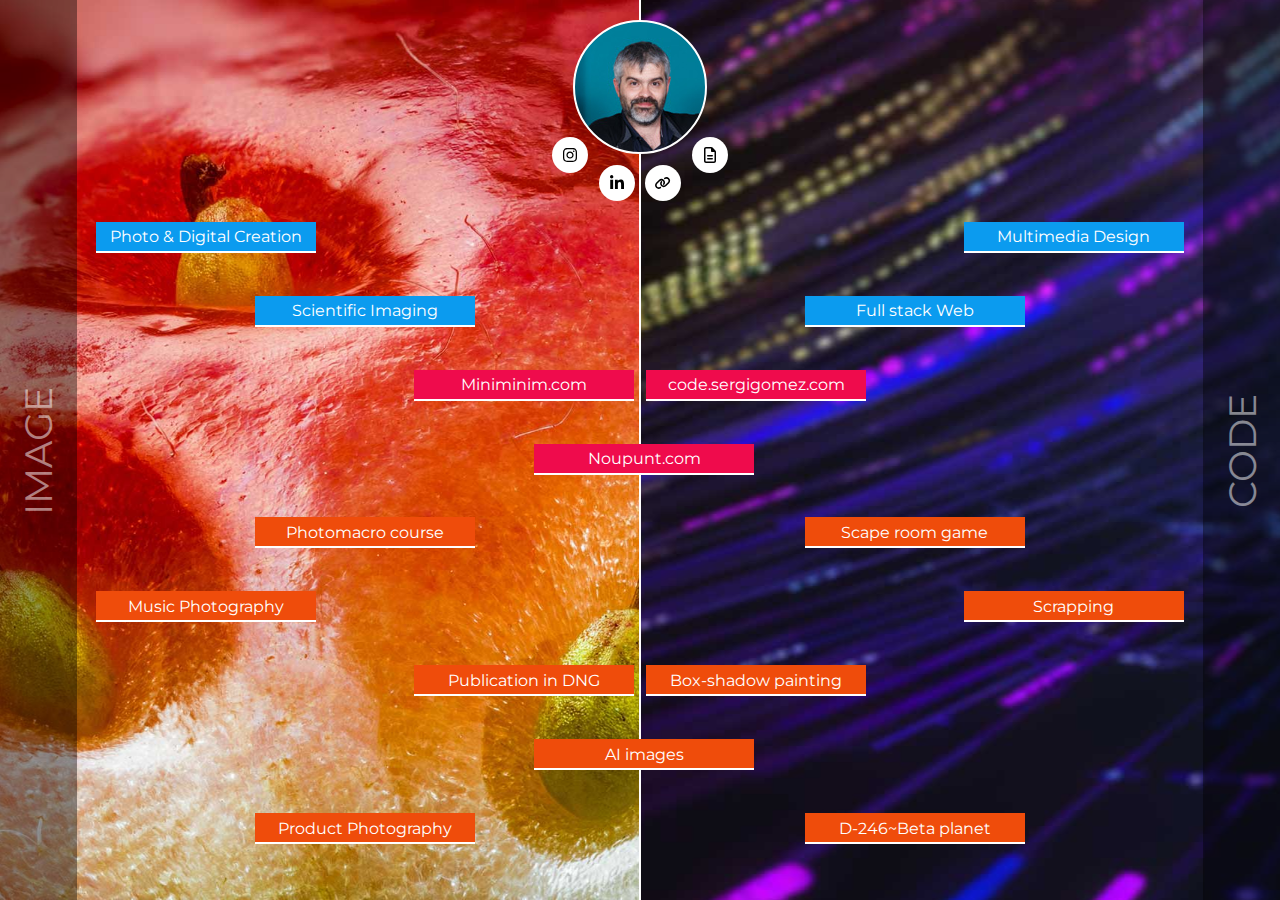
==== index.html @ 3f237fc8 "una mica de ordre" ====
<!DOCTYPE html>
<html lang="en">

<head>
    <meta charset="UTF-8">
    <meta http-equiv="X-UA-Compatible" content="IE=edge">
    <meta name="viewport" content="width=device-width, initial-scale=1.0">
    <link rel="preconnect" href="https://fonts.googleapis.com">
    <link rel="preconnect" href="https://fonts.gstatic.com" crossorigin>
    <link href="https://fonts.googleapis.com/css2?family=Montserrat:wght@200;400&display=fallback" rel="stylesheet">
    <link rel="stylesheet" href="style.css">
    <title>P 1: HTML & CSS only. No classes, no Id, neither Javascript</title>
</head>

<body>
    <main>
        <section>
            <div content="UPC - CITM"><a href="http://example.com" target="_blank">Photo & Digital Creation</a><hr/></div>
            <div content="University of Alcalá - UAH"><a href="http://example.com" target="_blank">Scientific
                    Imaging</a><hr/></div>
            <div content="My photo macro website"><a href="http://example.com" target="_blank">Miniminim.com</a><hr/></div>
            <div content="Teaching macro photography"><a href="http://example.com" target="_blank">Photomacro course</a><hr/>
            </div>
            <div content="Photos for musicians"><a href="http://example.com" target="_blank">Music Photography</a><hr/></div>
            <div content="Publication in DNG-Magazine"><a href="http://example.com" target="_blank">Publication in
                    DNG</a><hr/></div>
            <div content="Photos for business "><a href="http://example.com" target="_blank">Product Photography</a><hr/>
            </div>
            <div content="My 360º VR website"><a href="http://example.com" target="_blank">Noupunt.com</a><hr/></div>
            <div content="Image prompt crafting"><a href="http://example.com" target="_blank">AI images</a><hr/></div>
        </section>
        <section>
            <div content="UPC - CITM"><a href="http://example.com" target="_blank">Multimedia Design</a><hr/></div>
            <div content="UPC - Barcelonatech"><a href="http://example.com" target="_blank">Full stack Web</a><hr/></div>
            <div content="My programming website"><a href="http://example.com" target="_blank">code.sergigomez.com</a><hr/>
            </div>
            <div content="HTML,JS,CSS & KRPANO"><a href="http://example.com" target="_blank">Scape room game</a><hr/></div>
            <div content="Real cases of Node scraping"><a href="http://example.com" target="_blank">Scrapping</a><hr/></div>
            <div content="CSS & Node research"><a href="http://example.com" target="_blank">Box-shadow painting</a><hr/>
            </div>
            <div content="fun in CSS and JS"><a href="http://example.com" target="_blank">D-246~Beta planet</a><hr/></div>
        </section>
        <div>
            <div>
                <div class="test">
                    <h1>SERGI GOMEZ</h1>
                </div>
            </div>
            <div>
                <div><a href="http://example.com" target="_blank">
                        <svg xmlns="http://www.w3.org/2000/svg"
                            viewBox="0 0 448 512"><!--! Font Awesome Pro 6.3.0 by @fontawesome - https://fontawesome.com License - https://fontawesome.com/license (Commercial License) Copyright 2023 Fonticons, Inc. -->
                            <path
                                d="M224.1 141c-63.6 0-114.9 51.3-114.9 114.9s51.3 114.9 114.9 114.9S339 319.5 339 255.9 287.7 141 224.1 141zm0 189.6c-41.1 0-74.7-33.5-74.7-74.7s33.5-74.7 74.7-74.7 74.7 33.5 74.7 74.7-33.6 74.7-74.7 74.7zm146.4-194.3c0 14.9-12 26.8-26.8 26.8-14.9 0-26.8-12-26.8-26.8s12-26.8 26.8-26.8 26.8 12 26.8 26.8zm76.1 27.2c-1.7-35.9-9.9-67.7-36.2-93.9-26.2-26.2-58-34.4-93.9-36.2-37-2.1-147.9-2.1-184.9 0-35.8 1.7-67.6 9.9-93.9 36.1s-34.4 58-36.2 93.9c-2.1 37-2.1 147.9 0 184.9 1.7 35.9 9.9 67.7 36.2 93.9s58 34.4 93.9 36.2c37 2.1 147.9 2.1 184.9 0 35.9-1.7 67.7-9.9 93.9-36.2 26.2-26.2 34.4-58 36.2-93.9 2.1-37 2.1-147.8 0-184.8zM398.8 388c-7.8 19.6-22.9 34.7-42.6 42.6-29.5 11.7-99.5 9-132.1 9s-102.7 2.6-132.1-9c-19.6-7.8-34.7-22.9-42.6-42.6-11.7-29.5-9-99.5-9-132.1s-2.6-102.7 9-132.1c7.8-19.6 22.9-34.7 42.6-42.6 29.5-11.7 99.5-9 132.1-9s102.7-2.6 132.1 9c19.6 7.8 34.7 22.9 42.6 42.6 11.7 29.5 9 99.5 9 132.1s2.7 102.7-9 132.1z" />
                        </svg></a></div>
                <div><a href="http://example.com" target="_blank"><svg xmlns="http://www.w3.org/2000/svg"
                            viewBox="0 0 448 512"><!--! Font Awesome Pro 6.3.0 by @fontawesome - https://fontawesome.com License - https://fontawesome.com/license (Commercial License) Copyright 2023 Fonticons, Inc. -->
                            <path
                                d="M100.28 448H7.4V148.9h92.88zM53.79 108.1C24.09 108.1 0 83.5 0 53.8a53.79 53.79 0 0 1 107.58 0c0 29.7-24.1 54.3-53.79 54.3zM447.9 448h-92.68V302.4c0-34.7-.7-79.2-48.29-79.2-48.29 0-55.69 37.7-55.69 76.7V448h-92.78V148.9h89.08v40.8h1.3c12.4-23.5 42.69-48.3 87.88-48.3 94 0 111.28 61.9 111.28 142.3V448z" />
                        </svg></a></div>
                <div><a href="http://example.com" target="_blank"><svg xmlns="http://www.w3.org/2000/svg"
                            viewBox="0 0 640 512"><!--! Font Awesome Pro 6.3.0 by @fontawesome - https://fontawesome.com License - https://fontawesome.com/license (Commercial License) Copyright 2023 Fonticons, Inc. -->
                            <path
                                d="M562.8 267.7c56.5-56.5 56.5-148 0-204.5c-50-50-128.8-56.5-186.3-15.4l-1.6 1.1c-14.4 10.3-17.7 30.3-7.4 44.6s30.3 17.7 44.6 7.4l1.6-1.1c32.1-22.9 76-19.3 103.8 8.6c31.5 31.5 31.5 82.5 0 114L405.3 334.8c-31.5 31.5-82.5 31.5-114 0c-27.9-27.9-31.5-71.8-8.6-103.8l1.1-1.6c10.3-14.4 6.9-34.4-7.4-44.6s-34.4-6.9-44.6 7.4l-1.1 1.6C189.5 251.2 196 330 246 380c56.5 56.5 148 56.5 204.5 0L562.8 267.7zM43.2 244.3c-56.5 56.5-56.5 148 0 204.5c50 50 128.8 56.5 186.3 15.4l1.6-1.1c14.4-10.3 17.7-30.3 7.4-44.6s-30.3-17.7-44.6-7.4l-1.6 1.1c-32.1 22.9-76 19.3-103.8-8.6C57 372 57 321 88.5 289.5L200.7 177.2c31.5-31.5 82.5-31.5 114 0c27.9 27.9 31.5 71.8 8.6 103.9l-1.1 1.6c-10.3 14.4-6.9 34.4 7.4 44.6s34.4 6.9 44.6-7.4l1.1-1.6C416.5 260.8 410 182 360 132c-56.5-56.5-148-56.5-204.5 0L43.2 244.3z" />
                        </svg></a></div>
                <div><a href="http://example.com" target="_blank"><svg xmlns="http://www.w3.org/2000/svg"
                            viewBox="0 0 384 512"><!--! Font Awesome Pro 6.3.0 by @fontawesome - https://fontawesome.com License - https://fontawesome.com/license (Commercial License) Copyright 2023 Fonticons, Inc. -->
                            <path
                                d="M64 464c-8.8 0-16-7.2-16-16V64c0-8.8 7.2-16 16-16H224v80c0 17.7 14.3 32 32 32h80V448c0 8.8-7.2 16-16 16H64zM64 0C28.7 0 0 28.7 0 64V448c0 35.3 28.7 64 64 64H320c35.3 0 64-28.7 64-64V154.5c0-17-6.7-33.3-18.7-45.3L274.7 18.7C262.7 6.7 246.5 0 229.5 0H64zm56 256c-13.3 0-24 10.7-24 24s10.7 24 24 24H264c13.3 0 24-10.7 24-24s-10.7-24-24-24H120zm0 96c-13.3 0-24 10.7-24 24s10.7 24 24 24H264c13.3 0 24-10.7 24-24s-10.7-24-24-24H120z" />
                        </svg></a></div>
            </div>
        </div>
        <div><span>IMAGE</span></div>
        <div><span>CODE</span></div>
    </main>
</body>

</html>
---- style.css ----
@import url('https://fonts.googleapis.com/css2?family=Montserrat:wght@200;400&display=fallback');

:root {
    --photo_bg: url('./assets/img/bg-photo.jpg');
    --code_bg: url('./assets/img/bg-code.jpg');
    --me_background: url('./assets/img/me.jpg');
    --text_link_color: #fff;
    --text_icon_color: #000;

    --studies_color-h: 202;
    --projects_color-h: 343;
    --examples_color-h: 17;
    --color-l: 49%;
    --color-s: 91%;
    --studies_color: hsl(var(--studies_color-h), var(--color-s), var(--color-l));
    --projects_color: hsl(var(--projects_color-h), var(--color-s), var(--color-l));
    --examples_color: hsl(var(--examples_color-h), var(--color-s), var(--color-l));
}

* {
    margin: 0;
    padding: 0;
}

body {
    width: 100vw;
    height: 100vh;
    display: flex;
    flex-flow: row nowrap;
    justify-content: center;
    align-items: center;
    font-family: 'Montserrat', sans-serif;
    font-size: 1rem;

}

main {
    background-color: aquamarine;
    width: 100%;
    height: 100%;
    display: grid;
    grid-template-columns: repeat(2, 1fr);
    grid-template-rows: 1fr;
    grid-column-gap: 0px;
    grid-row-gap: 0px;
    grid-template-areas:
        "photo code";
}

a {
    text-decoration: none;
    color: unset;
    position: relative;
    width: 100%;
    height: 100%;
    display: flex;
    flex-wrap: nowrap;
    justify-content: center;
    align-items: center;
}

svg {
    width: 16px;
    height: 16px;
    fill: unset;
}

/* body > main > div:first-of-type
body > main > div:nth-child(4) */
/*-----------------------------------------------------------------------------------------BANDAS CODE & IMAGE---------------------------------*/
main>div:nth-last-child(-n+2) {
    background-color: rgba(0, 0, 0, 0.4);
    color: var(--text_link_color);
    width: 6vw;
    height: 100%;
    position: absolute;
    top: 0;
    left: 0;
    display: flex;
    justify-content: center;
    align-items: center;
}

main>div:nth-child(5) {
    right: 0;  
    left:unset;
}

main>div:nth-last-child(-n+2)>span{
    transform: rotate(270deg);
    color:rgba(255,255,255,0.5);
    font-size: 3vw;
}




/*-----------------------------------------------------------------------------------------PICTURE ANS LINKS---------------------------------*/
main>div:first-of-type {
    width: 180px;
    transform: translate(-50%);
    margin-top: 20px;
    height: 180px;
    /* background-color: #892be252; */
    position: fixed;
    left: 50%;


}

/*-----------------------------------------------------------------------------------------PICTURE ---------------------------------*/
main>div:first-of-type>div:first-child {
    background-image: var(--me_background);
    width: 130px;
    height: 130px;
    border-radius: 50%;
    border: 2px solid #fff;
    position: relative;
    left: 50%;
    transform: translate(-50%);
    transition: all 0.3s;
}


body>main>div:first-of-type>div:first-child>div {
    position: absolute;
    top: 0;
    left: 50%;
    height: 130px;
    width: 130px;
    transform: translate(-50%);
    color: var(--text_link_color);
    font-size: 0.35rem;
    display: flex;
    flex-direction: column;
    justify-content: end;
    align-items: center;
    border-radius: 50%;
    pointer-events: none;
    opacity: 0;
    transition: all 0.3s linear;
}

body>main>div:first-of-type>div:first-child>div>h1 {
    margin-bottom: 20px;
    text-shadow: 2px 2px 2px #000000;
}

@media (hover: hover) and (pointer: fine) {
    main>div:first-of-type>div:first-child:hover {
        background-position-y: -15px;
    }

    main>div:first-of-type>div:first-child:hover div:first-child {
        opacity: 1;
    }
}

@media (hover: none) {
    main>div:first-of-type>div:first-child {
        background-position-y: -15px;
    }

    body>main>div:first-of-type>div:first-child>div {
        opacity: 1;
    }
}

/*-----------------------------------------------------------------------------------------LINKS ---------------------------------*/
main>div:first-of-type>div:last-child {
    /* background-color: #b91a4780; */
    width: 180px;
    height: 92px;
    position: relative;
    left: 0px;
    bottom: 45px;
    display: flex;
    flex-direction: row;
    justify-content: space-between;
    flex-wrap: nowrap;
    align-items: flex-end;
    z-index: -1;
}


main>div:first-of-type>div:last-child>div {
    background-color: var(--text_link_color);
    width: 36px;
    height: 36px;
    border-radius: 50%;
    align-self: center;
    margin-right: 2px;
    margin-left: 2px;
    display: flex;
    justify-content: center;
    align-items: center;
    position: relative;
    fill: var(--text_icon_color);
    overflow: hidden;
    transition: all 0.2s;
}

/************************************************************************************************animation només en no tactils*/
@media (hover: hover) and (pointer: fine) {
    main>div:first-of-type>div:last-child>div:hover {
        fill: var(--text_link_color);
        background-color: #000;
        -webkit-box-shadow: inset 0px 0px 0px 10px #000;
        -moz-box-shadow: inset 0px 0px 0px 10px #000;
        box-shadow: inset 0px 0px 0px 10px #000;

    }
}

/************************************************************************************************animation*/

main>div:first-of-type>div:last-child>div:not(:first-child):not(:last-child) {
    align-self: flex-end;
}

/*-----------------------------------------------------------------------------------------PHOTO AND CODE GRID---------------------------------*/
main section {
    display: grid;
    grid-template-columns: repeat(2, 1fr);
    grid-template-rows: repeat(8, 1fr) 20px;
    grid-column-gap: 0px;
    grid-row-gap: 0px;
}

/*-----------------------------------------------------------------------------------------ALL ELEMENTS IN PHOTO AND CODE---------------------------------*/
main>section>div {
    width: 220px;
    height: 30px;
    margin: 10px;
    display: flex;
    flex-wrap: nowrap;
    justify-content: center;
    align-items: center;
    cursor: pointer;
    color: var(--text_link_color);
    position: relative;
    z-index: 1;

}
hr{
    position: absolute;
    left: 50%;
    bottom: -2px;
    text-align: center;
    align-self: center;
    width: 220px;
    transform: translate(-50%,-50%);
    /* transform-origin: center; */
    height: 2px;
    background-color: white;
    border: none;
}

@media (hover: hover) and (pointer: fine) {

    body>main>section>div:after {
        content: attr(content);
        position: absolute;
        top: 30px;
        left: 0;
        color: transparent;
        font-weight: 200;
        font-size: 0.9rem;
        width: 100%;
        height: 0px;
        z-index: -1;
        cursor: default;
        display: flex;
        flex-direction: row;
        justify-content: center;
        align-items: center;
        transition: height 0.1s, color 0.1s;
    }

    main>section>div:hover:after {
        height: 30px;
        color: #fff;

    }

    body>main>section>div:nth-child(-n+2):after {
        background-color: hsl(var(--studies_color-h), var(--color-s), calc(var(--color-l) * 1.3))
    }

    body>main>section>div:is(:nth-child(3), :nth-child(8)):after {
        background-color: hsl(var(--projects_color-h), var(--color-s), calc(var(--color-l) * 1.3))
    }

    body>main>section>div:nth-child(n+4):nth-child(-n+9):not(:nth-child(8)):after {
        background-color: hsl(var(--examples_color-h), var(--color-s), calc(var(--color-l) * 1.3))
    }
}

/*-----------------------------------------------------------------------------------------ALL items of photo and code---------------------------------*/
/*la variable bg-color m'ajuda amb la legibilitat*/
main>section>:nth-child(1) {

    background-color: var(--studies_color);
    grid-column-start: 1;
    grid-row-start: 2;
    justify-self: end;
    align-self: start;

}

main>section>:nth-child(2) {
    background-color: var(--studies_color);
    grid-column-start: 2;
    grid-row-start: 2;
    justify-self: start;
    align-self: end;
}

main>section>:nth-child(3) {
    background-color: var(--projects_color);
    grid-column-start: 2;
    grid-row-start: 3;
    justify-self: start;
    align-self: end;
}

main>section>:nth-child(4) {
    background-color: var(--examples_color);
    grid-column-start: 1;
    grid-row-start: 5;
    justify-self: end;
    align-self: start;
}

main>section>:nth-child(5) {
    background-color: var(--examples_color);
    grid-column-start: 2;
    grid-row-start: 5;
    justify-self: center;
    align-self: end;
}

main>section>:nth-child(6) {
    background-color: var(--examples_color);
    grid-column-start: 2;
    grid-row-start: 6;
    justify-self: start;
    align-self: end;
}

main>section>:nth-child(7) {
    background-color: var(--examples_color);
    grid-column-start: 1;
    grid-row-start: 8;
    justify-self: end;
    align-self: start;
}
/*------------------------------------------------------------------------------------------------------------- media query*/
@media only screen and (max-width: 1350px) {

    main section {
        grid-template-columns: 1fr 6fr;
        grid-template-rows: 200px repeat(9, 1fr) 15px 20px;
    }

    main section div {
        margin: 5px;
    }

    main>section>:nth-child(1),
    main>section>:nth-child(2) {
        grid-column-start: 2;
        grid-row-start: 2;
        justify-self: start;
        align-self: center;
    }

    main>section>:nth-child(2) {
        grid-row-start: 3;
        justify-self: center;
    }

    main>section>:nth-child(3) {
        grid-row-start: 4;
        justify-self: end;
        align-self: center;
    }

    main>section>:nth-child(4),
    main>section>:nth-child(5) {
        grid-column-start: 2;
        grid-row-start: 6;
        justify-self: center;
        align-self: center;
    }

    main>section>:nth-child(5) {
        grid-row-start: 7;
        justify-self: start;
    }

    body>main>section:nth-child(1)>:nth-child(8) {
        grid-row-start: 5;
        align-self: center;
    }

    main>section>:nth-child(6) {
        justify-self: end;
        grid-row-start: 8;
        align-self: center;
    }

    body>main>section:nth-child(1)>:nth-child(9) {
        grid-row-start: 9;
        align-self: center;

    }


    main>section>:nth-child(7) {
        grid-column-start: 2;
        grid-row-start: 10;
        justify-self: center;
        align-self: center;
    }
}

/*-----------------------------------------------------------------------------------------ALL ELEMENTS MIXED----------------------------*/

main>section:nth-child(1)>:nth-child(8) {
    background-color: var(--projects_color);
    grid-column-start: 2;
    grid-row-start: 4;
    justify-self: end;
    transform: translate(calc(50% + 10px));
    align-self: end;
}

main>section:nth-child(1)>:nth-child(9) {
    background-color: var(--examples_color);
    background-size: cover;
    grid-column-start: 2;
    grid-row-start: 7;
    justify-self: end;
    transform: translate(calc(50% + 10px));
    align-self: end;
}

/*-----------------------------------------------------------------------------------------PHOTO----------------------------*/
main section:nth-child(1) {
    grid-area: photo;
    background: var(--photo_bg);
    background-size: cover;
    background-position: center;
    border-right: 1px solid #fff;

}

/*------------------------------------------------------------------------------PHOTO ELELMENTS*/


/*-----------------------------------------------------------------------------------------CODE---------------------------------*/
main section:nth-child(2) {
    direction: rtl;
    grid-area: code;
    background: var(--code_bg);
    background-position: center;
    border-left: 1px solid #fff;
}

main section:nth-child(2)>div {
    direction: ltr;
}

/*-----------------------------------------------------------------------------------------CODE ELELMENTS*/
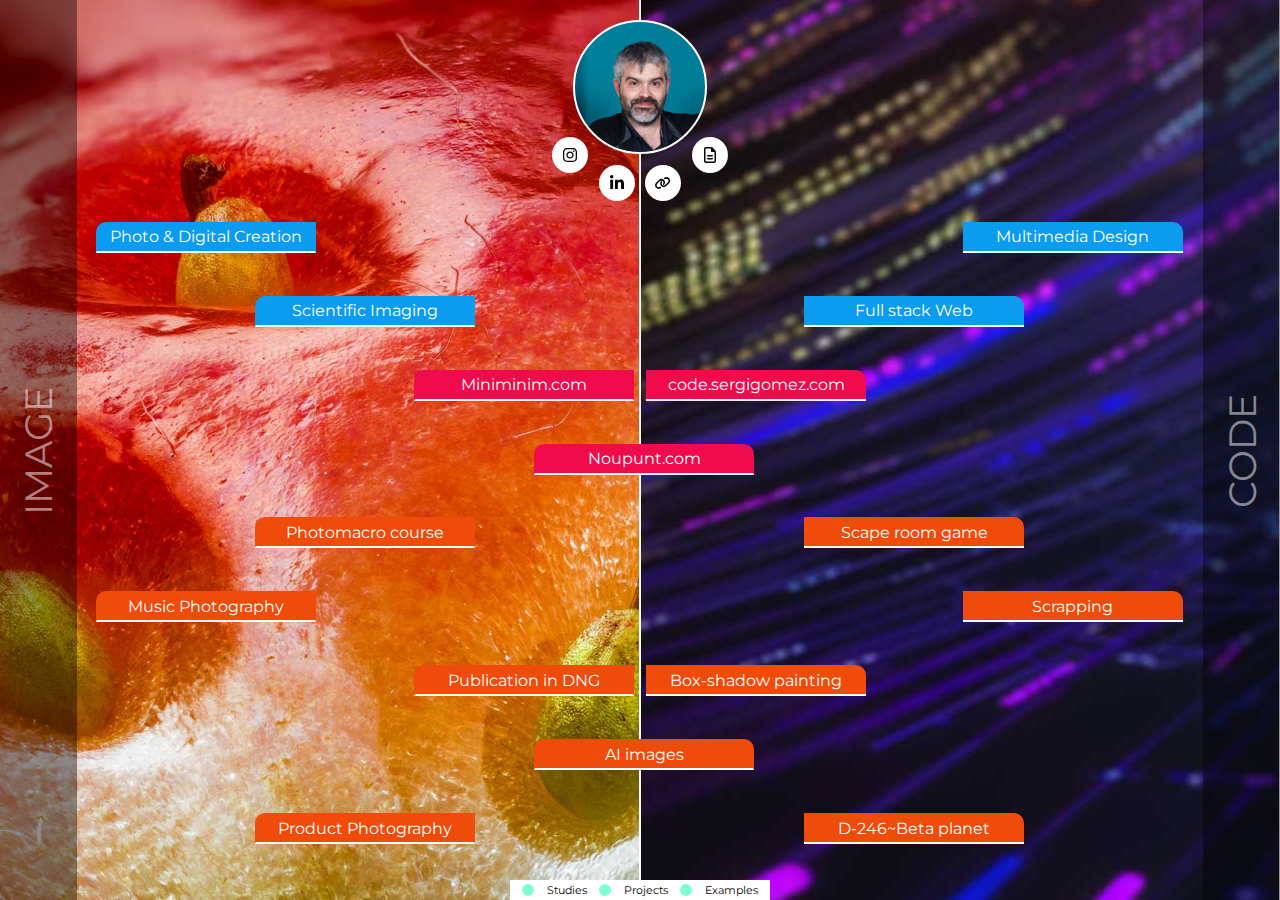
==== commit 61da3c1a: "2023-03-19 net(falten els links i pulir coses)" ====
--- a/index.html
+++ b/index.html
@@ -13,33 +13,7 @@
 </head>
 
 <body>
-    <main>
-        <section>
-            <div content="UPC - CITM"><a href="http://example.com" target="_blank">Photo & Digital Creation</a><hr/></div>
-            <div content="University of Alcalá - UAH"><a href="http://example.com" target="_blank">Scientific
-                    Imaging</a><hr/></div>
-            <div content="My photo macro website"><a href="http://example.com" target="_blank">Miniminim.com</a><hr/></div>
-            <div content="Teaching macro photography"><a href="http://example.com" target="_blank">Photomacro course</a><hr/>
-            </div>
-            <div content="Photos for musicians"><a href="http://example.com" target="_blank">Music Photography</a><hr/></div>
-            <div content="Publication in DNG-Magazine"><a href="http://example.com" target="_blank">Publication in
-                    DNG</a><hr/></div>
-            <div content="Photos for business "><a href="http://example.com" target="_blank">Product Photography</a><hr/>
-            </div>
-            <div content="My 360º VR website"><a href="http://example.com" target="_blank">Noupunt.com</a><hr/></div>
-            <div content="Image prompt crafting"><a href="http://example.com" target="_blank">AI images</a><hr/></div>
-        </section>
-        <section>
-            <div content="UPC - CITM"><a href="http://example.com" target="_blank">Multimedia Design</a><hr/></div>
-            <div content="UPC - Barcelonatech"><a href="http://example.com" target="_blank">Full stack Web</a><hr/></div>
-            <div content="My programming website"><a href="http://example.com" target="_blank">code.sergigomez.com</a><hr/>
-            </div>
-            <div content="HTML,JS,CSS & KRPANO"><a href="http://example.com" target="_blank">Scape room game</a><hr/></div>
-            <div content="Real cases of Node scraping"><a href="http://example.com" target="_blank">Scrapping</a><hr/></div>
-            <div content="CSS & Node research"><a href="http://example.com" target="_blank">Box-shadow painting</a><hr/>
-            </div>
-            <div content="fun in CSS and JS"><a href="http://example.com" target="_blank">D-246~Beta planet</a><hr/></div>
-        </section>
+    <header>
         <div>
             <div>
                 <div class="test">
@@ -48,31 +22,87 @@
             </div>
             <div>
                 <div><a href="http://example.com" target="_blank">
-                        <svg xmlns="http://www.w3.org/2000/svg"
-                            viewBox="0 0 448 512"><!--! Font Awesome Pro 6.3.0 by @fontawesome - https://fontawesome.com License - https://fontawesome.com/license (Commercial License) Copyright 2023 Fonticons, Inc. -->
+                        <svg xmlns="http://www.w3.org/2000/svg" viewBox="0 0 448 512">
                             <path
                                 d="M224.1 141c-63.6 0-114.9 51.3-114.9 114.9s51.3 114.9 114.9 114.9S339 319.5 339 255.9 287.7 141 224.1 141zm0 189.6c-41.1 0-74.7-33.5-74.7-74.7s33.5-74.7 74.7-74.7 74.7 33.5 74.7 74.7-33.6 74.7-74.7 74.7zm146.4-194.3c0 14.9-12 26.8-26.8 26.8-14.9 0-26.8-12-26.8-26.8s12-26.8 26.8-26.8 26.8 12 26.8 26.8zm76.1 27.2c-1.7-35.9-9.9-67.7-36.2-93.9-26.2-26.2-58-34.4-93.9-36.2-37-2.1-147.9-2.1-184.9 0-35.8 1.7-67.6 9.9-93.9 36.1s-34.4 58-36.2 93.9c-2.1 37-2.1 147.9 0 184.9 1.7 35.9 9.9 67.7 36.2 93.9s58 34.4 93.9 36.2c37 2.1 147.9 2.1 184.9 0 35.9-1.7 67.7-9.9 93.9-36.2 26.2-26.2 34.4-58 36.2-93.9 2.1-37 2.1-147.8 0-184.8zM398.8 388c-7.8 19.6-22.9 34.7-42.6 42.6-29.5 11.7-99.5 9-132.1 9s-102.7 2.6-132.1-9c-19.6-7.8-34.7-22.9-42.6-42.6-11.7-29.5-9-99.5-9-132.1s-2.6-102.7 9-132.1c7.8-19.6 22.9-34.7 42.6-42.6 29.5-11.7 99.5-9 132.1-9s102.7-2.6 132.1 9c19.6 7.8 34.7 22.9 42.6 42.6 11.7 29.5 9 99.5 9 132.1s2.7 102.7-9 132.1z" />
                         </svg></a></div>
                 <div><a href="http://example.com" target="_blank"><svg xmlns="http://www.w3.org/2000/svg"
-                            viewBox="0 0 448 512"><!--! Font Awesome Pro 6.3.0 by @fontawesome - https://fontawesome.com License - https://fontawesome.com/license (Commercial License) Copyright 2023 Fonticons, Inc. -->
+                            viewBox="0 0 448 512">
                             <path
                                 d="M100.28 448H7.4V148.9h92.88zM53.79 108.1C24.09 108.1 0 83.5 0 53.8a53.79 53.79 0 0 1 107.58 0c0 29.7-24.1 54.3-53.79 54.3zM447.9 448h-92.68V302.4c0-34.7-.7-79.2-48.29-79.2-48.29 0-55.69 37.7-55.69 76.7V448h-92.78V148.9h89.08v40.8h1.3c12.4-23.5 42.69-48.3 87.88-48.3 94 0 111.28 61.9 111.28 142.3V448z" />
                         </svg></a></div>
                 <div><a href="http://example.com" target="_blank"><svg xmlns="http://www.w3.org/2000/svg"
-                            viewBox="0 0 640 512"><!--! Font Awesome Pro 6.3.0 by @fontawesome - https://fontawesome.com License - https://fontawesome.com/license (Commercial License) Copyright 2023 Fonticons, Inc. -->
+                            viewBox="0 0 640 512">
                             <path
                                 d="M562.8 267.7c56.5-56.5 56.5-148 0-204.5c-50-50-128.8-56.5-186.3-15.4l-1.6 1.1c-14.4 10.3-17.7 30.3-7.4 44.6s30.3 17.7 44.6 7.4l1.6-1.1c32.1-22.9 76-19.3 103.8 8.6c31.5 31.5 31.5 82.5 0 114L405.3 334.8c-31.5 31.5-82.5 31.5-114 0c-27.9-27.9-31.5-71.8-8.6-103.8l1.1-1.6c10.3-14.4 6.9-34.4-7.4-44.6s-34.4-6.9-44.6 7.4l-1.1 1.6C189.5 251.2 196 330 246 380c56.5 56.5 148 56.5 204.5 0L562.8 267.7zM43.2 244.3c-56.5 56.5-56.5 148 0 204.5c50 50 128.8 56.5 186.3 15.4l1.6-1.1c14.4-10.3 17.7-30.3 7.4-44.6s-30.3-17.7-44.6-7.4l-1.6 1.1c-32.1 22.9-76 19.3-103.8-8.6C57 372 57 321 88.5 289.5L200.7 177.2c31.5-31.5 82.5-31.5 114 0c27.9 27.9 31.5 71.8 8.6 103.9l-1.1 1.6c-10.3 14.4-6.9 34.4 7.4 44.6s34.4 6.9 44.6-7.4l1.1-1.6C416.5 260.8 410 182 360 132c-56.5-56.5-148-56.5-204.5 0L43.2 244.3z" />
                         </svg></a></div>
                 <div><a href="http://example.com" target="_blank"><svg xmlns="http://www.w3.org/2000/svg"
-                            viewBox="0 0 384 512"><!--! Font Awesome Pro 6.3.0 by @fontawesome - https://fontawesome.com License - https://fontawesome.com/license (Commercial License) Copyright 2023 Fonticons, Inc. -->
+                            viewBox="0 0 384 512">
                             <path
                                 d="M64 464c-8.8 0-16-7.2-16-16V64c0-8.8 7.2-16 16-16H224v80c0 17.7 14.3 32 32 32h80V448c0 8.8-7.2 16-16 16H64zM64 0C28.7 0 0 28.7 0 64V448c0 35.3 28.7 64 64 64H320c35.3 0 64-28.7 64-64V154.5c0-17-6.7-33.3-18.7-45.3L274.7 18.7C262.7 6.7 246.5 0 229.5 0H64zm56 256c-13.3 0-24 10.7-24 24s10.7 24 24 24H264c13.3 0 24-10.7 24-24s-10.7-24-24-24H120zm0 96c-13.3 0-24 10.7-24 24s10.7 24 24 24H264c13.3 0 24-10.7 24-24s-10.7-24-24-24H120z" />
                         </svg></a></div>
             </div>
         </div>
-        <div><span>IMAGE</span></div>
-        <div><span>CODE</span></div>
+    </header>
+    <main>
+        <section>
+            <div content="UPC - CITM"><a href="http://example.com" target="_blank">Photo & Digital Creation</a>
+                <hr />
+            </div>
+            <div content="University of Alcalá - UAH"><a href="http://example.com" target="_blank">Scientific
+                    Imaging</a>
+                <hr />
+            </div>
+            <div content="My photo macro website"><a href="http://example.com" target="_blank">Miniminim.com</a>
+                <hr />
+            </div>
+            <div content="Teaching macro photography"><a href="http://example.com" target="_blank">Photomacro course</a>
+                <hr />
+            </div>
+            <div content="Photos for musicians"><a href="http://example.com" target="_blank">Music Photography</a>
+                <hr />
+            </div>
+            <div content="Publication in DNG-Magazine"><a href="http://example.com" target="_blank">Publication in
+                    DNG</a>
+                <hr />
+            </div>
+            <div content="Photos for business "><a href="http://example.com" target="_blank">Product Photography</a>
+                <hr />
+            </div>
+            <div content="My 360º VR website"><a href="http://example.com" target="_blank">Noupunt.com</a>
+                <hr />
+            </div>
+            <div content="Image prompt crafting"><a href="http://example.com" target="_blank">AI images</a>
+                <hr />
+            </div>
+        </section>
+        <section>
+            <div content="UPC - CITM"><a href="http://example.com" target="_blank">Multimedia Design</a>
+                <hr />
+            </div>
+            <div content="UPC - Barcelonatech"><a href="http://example.com" target="_blank">Full stack Web</a>
+                <hr />
+            </div>
+            <div content="My programming website"><a href="http://example.com" target="_blank">code.sergigomez.com</a>
+                <hr />
+            </div>
+            <div content="HTML,JS,CSS & KRPANO"><a href="http://example.com" target="_blank">Scape room game</a>
+                <hr />
+            </div>
+            <div content="Real cases of Node scraping"><a href="http://example.com" target="_blank">Scrapping</a>
+                <hr />
+            </div>
+            <div content="CSS & Node research"><a href="http://example.com" target="_blank">Box-shadow painting</a>
+                <hr />
+            </div>
+            <div content="fun in CSS and JS"><a href="http://example.com" target="_blank">D-246~Beta planet</a>
+                <hr />
+            </div>
+        </section>
+
     </main>
+    <aside><div><span>IMAGE</span></div><div><span>CODE</span></div></aside>
+    <footer><span></span><span>Studies</span><span></span><span>Projects</span><span></span><span>Examples</span></footer>
 </body>
 
 </html>--- a/style.css
+++ b/style.css
@@ -17,7 +17,14 @@
     --examples_color: hsl(var(--examples_color-h), var(--color-s), var(--color-l));
 }
 
-* {
+body,
+section,
+main,
+div,
+span,
+h1,
+hr,
+a {
     margin: 0;
     padding: 0;
 }
@@ -65,109 +72,57 @@
     fill: unset;
 }
 
-/* body > main > div:first-of-type
-body > main > div:nth-child(4) */
-/*-----------------------------------------------------------------------------------------BANDAS CODE & IMAGE---------------------------------*/
-main>div:nth-last-child(-n+2) {
-    background-color: rgba(0, 0, 0, 0.4);
-    color: var(--text_link_color);
-    width: 6vw;
-    height: 100%;
-    position: absolute;
-    top: 0;
-    left: 0;
-    display: flex;
-    justify-content: center;
-    align-items: center;
-}
-
-main>div:nth-child(5) {
-    right: 0;  
-    left:unset;
-}
-
-main>div:nth-last-child(-n+2)>span{
-    transform: rotate(270deg);
-    color:rgba(255,255,255,0.5);
-    font-size: 3vw;
-}
-
-
-
 
 /*-----------------------------------------------------------------------------------------PICTURE ANS LINKS---------------------------------*/
-main>div:first-of-type {
+header>div {
     width: 180px;
     transform: translate(-50%);
     margin-top: 20px;
     height: 180px;
-    /* background-color: #892be252; */
     position: fixed;
     left: 50%;
+    top: 0;
 
 
 }
 
 /*-----------------------------------------------------------------------------------------PICTURE ---------------------------------*/
-main>div:first-of-type>div:first-child {
-    background-image: var(--me_background);
+body header>div:first-of-type>div:first-child,
+body header div:first-of-type>:first-child div {
     width: 130px;
     height: 130px;
+    left: 50%;
+    font-size: 0.35rem;
+    transform: translate(-50%);
+    transition: background-position-y 0.3s, opacity 0.3s;
+}
+
+body header>div:first-of-type>div:first-child {
+    background-image: var(--me_background);
     border-radius: 50%;
     border: 2px solid #fff;
     position: relative;
-    left: 50%;
-    transform: translate(-50%);
-    transition: all 0.3s;
-}
-
-
-body>main>div:first-of-type>div:first-child>div {
+}
+
+body header div:first-of-type>:first-child div {
     position: absolute;
+    color: var(--text_link_color);
     top: 0;
-    left: 50%;
-    height: 130px;
-    width: 130px;
-    transform: translate(-50%);
-    color: var(--text_link_color);
-    font-size: 0.35rem;
     display: flex;
     flex-direction: column;
     justify-content: end;
     align-items: center;
-    border-radius: 50%;
     pointer-events: none;
     opacity: 0;
-    transition: all 0.3s linear;
-}
-
-body>main>div:first-of-type>div:first-child>div>h1 {
+}
+
+body header div:first-of-type>:first-child div h1 {
     margin-bottom: 20px;
     text-shadow: 2px 2px 2px #000000;
 }
 
-@media (hover: hover) and (pointer: fine) {
-    main>div:first-of-type>div:first-child:hover {
-        background-position-y: -15px;
-    }
-
-    main>div:first-of-type>div:first-child:hover div:first-child {
-        opacity: 1;
-    }
-}
-
-@media (hover: none) {
-    main>div:first-of-type>div:first-child {
-        background-position-y: -15px;
-    }
-
-    body>main>div:first-of-type>div:first-child>div {
-        opacity: 1;
-    }
-}
-
 /*-----------------------------------------------------------------------------------------LINKS ---------------------------------*/
-main>div:first-of-type>div:last-child {
+header div:first-of-type>div:last-child {
     /* background-color: #b91a4780; */
     width: 180px;
     height: 92px;
@@ -183,7 +138,7 @@
 }
 
 
-main>div:first-of-type>div:last-child>div {
+header div:first-of-type>:last-child div {
     background-color: var(--text_link_color);
     width: 36px;
     height: 36px;
@@ -200,23 +155,37 @@
     transition: all 0.2s;
 }
 
+header div:first-of-type>:last-child :not(:first-child):not(:last-child) {
+    align-self: flex-end;
+}
+
 /************************************************************************************************animation només en no tactils*/
 @media (hover: hover) and (pointer: fine) {
-    main>div:first-of-type>div:last-child>div:hover {
+    header div:first-of-type>:last-child div:hover {
         fill: var(--text_link_color);
         background-color: #000;
         -webkit-box-shadow: inset 0px 0px 0px 10px #000;
         -moz-box-shadow: inset 0px 0px 0px 10px #000;
         box-shadow: inset 0px 0px 0px 10px #000;
-
-    }
-}
-
-/************************************************************************************************animation*/
-
-main>div:first-of-type>div:last-child>div:not(:first-child):not(:last-child) {
-    align-self: flex-end;
-}
+    }
+    body header div:first-of-type>div:first-child:hover {
+        background-position-y: -15px;
+    }
+    body header>div:first-of-type>div:first-child:hover div:first-child {
+        opacity: 1;
+    }
+}
+
+@media (hover: none) {
+    header>div:first-of-type>div:first-child {
+        background-position-y: -15px;
+    }
+
+    body header>div:first-of-type>div:first-child div {
+        opacity: 1;
+    }
+}
+
 
 /*-----------------------------------------------------------------------------------------PHOTO AND CODE GRID---------------------------------*/
 main section {
@@ -228,7 +197,7 @@
 }
 
 /*-----------------------------------------------------------------------------------------ALL ELEMENTS IN PHOTO AND CODE---------------------------------*/
-main>section>div {
+main section div {
     width: 220px;
     height: 30px;
     margin: 10px;
@@ -242,18 +211,19 @@
     z-index: 1;
 
 }
-hr{
+
+hr {
     position: absolute;
     left: 50%;
     bottom: -2px;
     text-align: center;
     align-self: center;
-    width: 220px;
-    transform: translate(-50%,-50%);
-    /* transform-origin: center; */
+    width: 100%;
+    transform: translate(-50%, -50%);
     height: 2px;
     background-color: white;
     border: none;
+    transition: width 0.2s;
 }
 
 @media (hover: hover) and (pointer: fine) {
@@ -263,6 +233,7 @@
         position: absolute;
         top: 30px;
         left: 0;
+        border-radius: 0 0 10px 10px;
         color: transparent;
         font-weight: 200;
         font-size: 0.9rem;
@@ -283,6 +254,10 @@
 
     }
 
+    main>section>div:hover hr {
+        width: 80%;
+    }
+
     body>main>section>div:nth-child(-n+2):after {
         background-color: hsl(var(--studies_color-h), var(--color-s), calc(var(--color-l) * 1.3))
     }
@@ -298,8 +273,7 @@
 
 /*-----------------------------------------------------------------------------------------ALL items of photo and code---------------------------------*/
 /*la variable bg-color m'ajuda amb la legibilitat*/
-main>section>:nth-child(1) {
-
+main section>:nth-child(1) {
     background-color: var(--studies_color);
     grid-column-start: 1;
     grid-row-start: 2;
@@ -308,7 +282,7 @@
 
 }
 
-main>section>:nth-child(2) {
+main section>:nth-child(2) {
     background-color: var(--studies_color);
     grid-column-start: 2;
     grid-row-start: 2;
@@ -316,7 +290,7 @@
     align-self: end;
 }
 
-main>section>:nth-child(3) {
+main section>:nth-child(3) {
     background-color: var(--projects_color);
     grid-column-start: 2;
     grid-row-start: 3;
@@ -324,7 +298,7 @@
     align-self: end;
 }
 
-main>section>:nth-child(4) {
+main section>:nth-child(4) {
     background-color: var(--examples_color);
     grid-column-start: 1;
     grid-row-start: 5;
@@ -332,7 +306,7 @@
     align-self: start;
 }
 
-main>section>:nth-child(5) {
+main section>:nth-child(5) {
     background-color: var(--examples_color);
     grid-column-start: 2;
     grid-row-start: 5;
@@ -340,7 +314,7 @@
     align-self: end;
 }
 
-main>section>:nth-child(6) {
+main section>:nth-child(6) {
     background-color: var(--examples_color);
     grid-column-start: 2;
     grid-row-start: 6;
@@ -348,115 +322,43 @@
     align-self: end;
 }
 
-main>section>:nth-child(7) {
+main section>:nth-child(7) {
     background-color: var(--examples_color);
     grid-column-start: 1;
     grid-row-start: 8;
     justify-self: end;
     align-self: start;
 }
-/*------------------------------------------------------------------------------------------------------------- media query*/
-@media only screen and (max-width: 1350px) {
-
-    main section {
-        grid-template-columns: 1fr 6fr;
-        grid-template-rows: 200px repeat(9, 1fr) 15px 20px;
-    }
-
-    main section div {
-        margin: 5px;
-    }
-
-    main>section>:nth-child(1),
-    main>section>:nth-child(2) {
-        grid-column-start: 2;
-        grid-row-start: 2;
-        justify-self: start;
-        align-self: center;
-    }
-
-    main>section>:nth-child(2) {
-        grid-row-start: 3;
-        justify-self: center;
-    }
-
-    main>section>:nth-child(3) {
-        grid-row-start: 4;
-        justify-self: end;
-        align-self: center;
-    }
-
-    main>section>:nth-child(4),
-    main>section>:nth-child(5) {
-        grid-column-start: 2;
-        grid-row-start: 6;
-        justify-self: center;
-        align-self: center;
-    }
-
-    main>section>:nth-child(5) {
-        grid-row-start: 7;
-        justify-self: start;
-    }
-
-    body>main>section:nth-child(1)>:nth-child(8) {
-        grid-row-start: 5;
-        align-self: center;
-    }
-
-    main>section>:nth-child(6) {
-        justify-self: end;
-        grid-row-start: 8;
-        align-self: center;
-    }
-
-    body>main>section:nth-child(1)>:nth-child(9) {
-        grid-row-start: 9;
-        align-self: center;
-
-    }
-
-
-    main>section>:nth-child(7) {
-        grid-column-start: 2;
-        grid-row-start: 10;
-        justify-self: center;
-        align-self: center;
-    }
-}
+
 
 /*-----------------------------------------------------------------------------------------ALL ELEMENTS MIXED----------------------------*/
-
-main>section:nth-child(1)>:nth-child(8) {
+main section:nth-child(1)>:nth-last-child(-n+2) {
+    justify-self: end;
+    transform: translate(calc(50% + 10px));
+    align-self: end;
+}
+
+main section:nth-child(1)>:nth-child(8) {
     background-color: var(--projects_color);
     grid-column-start: 2;
     grid-row-start: 4;
-    justify-self: end;
-    transform: translate(calc(50% + 10px));
-    align-self: end;
-}
-
-main>section:nth-child(1)>:nth-child(9) {
+}
+
+main section:nth-child(1)>:nth-child(9) {
     background-color: var(--examples_color);
     background-size: cover;
     grid-column-start: 2;
     grid-row-start: 7;
-    justify-self: end;
-    transform: translate(calc(50% + 10px));
-    align-self: end;
 }
 
 /*-----------------------------------------------------------------------------------------PHOTO----------------------------*/
-main section:nth-child(1) {
+main section {
     grid-area: photo;
     background: var(--photo_bg);
     background-size: cover;
     background-position: center;
     border-right: 1px solid #fff;
-
-}
-
-/*------------------------------------------------------------------------------PHOTO ELELMENTS*/
+}
 
 
 /*-----------------------------------------------------------------------------------------CODE---------------------------------*/
@@ -468,8 +370,153 @@
     border-left: 1px solid #fff;
 }
 
-main section:nth-child(2)>div {
+main section:nth-child(1) div {
+    border-radius: 10px 0 0 0;
+
+}
+
+main section:nth-child(2) div {
+    border-radius: 0 10px 0 0;
     direction: ltr;
 }
 
-/*-----------------------------------------------------------------------------------------CODE ELELMENTS*/+main section:nth-child(1) :nth-last-child(-n+2) {
+    border-radius: 10px 10px 0 0;
+}
+
+/*-----------------------------------------------------------------------------------------BANDAS CODE & IMAGE---------------------------------*/
+aside div {
+    background-color: rgba(0, 0, 0, 0.4);
+    color: var(--text_link_color);
+    width: 6vw;
+    height: 100%;
+    position: absolute;
+    top: 0;
+    left: 0;
+    display: flex;
+    justify-content: center;
+    align-items: center;
+}
+
+aside div:last-child {
+    right: 0;
+    left: unset;
+}
+
+aside div span {
+    transform: rotate(270deg);
+    color: rgba(255, 255, 255, 0.5);
+    font-size: 3vw;
+}
+
+/*-----------------------------------------------------------------------------------------CODE ELELMENTS*/
+footer {
+    width: 260px;
+    height: 20px;
+    background-color: var(--text_link_color);
+    position: fixed;
+    bottom: 0;
+    left: 50%;
+    transform: translateX(-50%);
+    font-size: 0.7rem;
+    display: flex;
+    justify-content: space-evenly;
+    align-items: center;
+}
+
+footer span:nth-child(odd) {
+    width: 12px;
+    height: 12px;
+    border-radius: 50%;
+    background-color: aquamarine;
+
+}
+
+footer span:nth-child(even) {}
+
+
+/*------------------------------------------------------------------------------------------------------------- media query*/
+@media only screen and (max-width: 1350px) {
+
+    main section {
+        grid-template-columns: 1fr 6fr;
+        grid-template-rows: 200px repeat(9, 1fr) 15px 20px;
+    }
+
+    main>section>div {
+        margin: 5px;
+    }
+
+    main>section>:nth-child(1),
+    main>section>:nth-child(2) {
+        grid-column-start: 2;
+        grid-row-start: 2;
+        justify-self: start;
+        align-self: center;
+    }
+
+    main>section>:nth-child(2) {
+        grid-row-start: 3;
+        justify-self: center;
+    }
+
+    main>section>:nth-child(3) {
+        grid-row-start: 4;
+        justify-self: end;
+        align-self: center;
+    }
+
+    main>section>:nth-child(4),
+    main>section>:nth-child(5) {
+        grid-column-start: 2;
+        grid-row-start: 6;
+        justify-self: center;
+        align-self: center;
+    }
+
+    main>section>:nth-child(5) {
+        grid-row-start: 7;
+        justify-self: start;
+    }
+
+    main>section:nth-child(1)>:nth-child(8) {
+        grid-row-start: 5;
+        align-self: center;
+    }
+
+    main>section>:nth-child(6) {
+        justify-self: end;
+        grid-row-start: 8;
+        align-self: center;
+    }
+
+    main>section:nth-child(1)>:nth-child(9) {
+        grid-row-start: 9;
+        align-self: center;
+
+    }
+
+
+    main>section>:nth-child(7) {
+        grid-column-start: 2;
+        grid-row-start: 10;
+        justify-self: center;
+        align-self: center;
+    }
+
+    @media only screen and (max-width: 530px) {
+      aside div {
+            display: none;
+        }
+
+        main>section>div {
+            width: 180px;
+            font-size: 0.75rem;
+        }
+
+        main>section>div:after {
+            font-size: 0.70rem;
+        }
+    }
+
+}
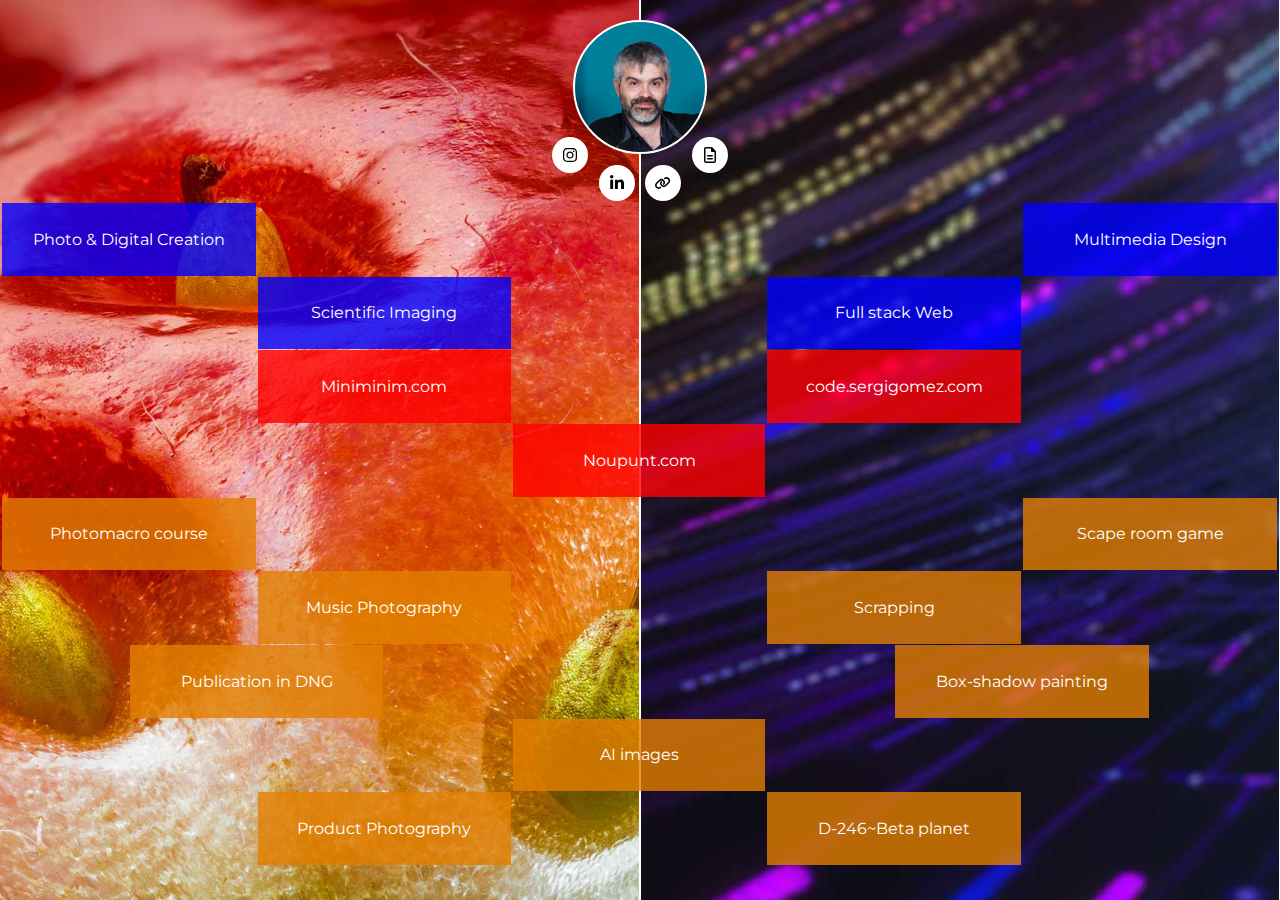
==== commit 2898fa1a: "altre idea de grid" ====
--- a/index.html
+++ b/index.html
@@ -101,8 +101,8 @@
         </section>
 
     </main>
-    <aside><div><span>IMAGE</span></div><div><span>CODE</span></div></aside>
-    <footer><span></span><span>Studies</span><span></span><span>Projects</span><span></span><span>Examples</span></footer>
+    <!-- <aside><div><span>IMAGE</span></div><div><span>CODE</span></div></aside> -->
+    <!-- <footer><span></span><span>Studies</span><span></span><span>Projects</span><span></span><span>Examples</span></footer> -->
 </body>
 
 </html>--- a/style.css
+++ b/style.css
@@ -6,15 +6,10 @@
     --me_background: url('./assets/img/me.jpg');
     --text_link_color: #fff;
     --text_icon_color: #000;
-
-    --studies_color-h: 202;
-    --projects_color-h: 343;
-    --examples_color-h: 17;
-    --color-l: 49%;
-    --color-s: 91%;
-    --studies_color: hsl(var(--studies_color-h), var(--color-s), var(--color-l));
-    --projects_color: hsl(var(--projects_color-h), var(--color-s), var(--color-l));
-    --examples_color: hsl(var(--examples_color-h), var(--color-s), var(--color-l));
+    --pill-opacity:0.8;
+    --studies_color: rgba(0, 0, 255,var(--pill-opacity));
+    --projects_color: rgba(255, 0, 0,var(--pill-opacity));
+    --examples_color: rgba(226, 126, 0,var(--pill-opacity));
 }
 
 body,
@@ -168,9 +163,11 @@
         -moz-box-shadow: inset 0px 0px 0px 10px #000;
         box-shadow: inset 0px 0px 0px 10px #000;
     }
+
     body header div:first-of-type>div:first-child:hover {
         background-position-y: -15px;
     }
+
     body header>div:first-of-type>div:first-child:hover div:first-child {
         opacity: 1;
     }
@@ -190,17 +187,18 @@
 /*-----------------------------------------------------------------------------------------PHOTO AND CODE GRID---------------------------------*/
 main section {
     display: grid;
-    grid-template-columns: repeat(2, 1fr);
-    grid-template-rows: repeat(8, 1fr) 20px;
-    grid-column-gap: 0px;
-    grid-row-gap: 0px;
+    /* grid-template-columns: 6vw 20px repeat(2, 1fr) 0.5fr; */
+    grid-template-columns: repeat(5, 1fr);
+    grid-template-rows: 200px repeat(9, 1fr) 15px 20px;
+    grid-column-gap: 2px;
+    grid-row-gap: 1px;
+    margin:0;
 }
 
 /*-----------------------------------------------------------------------------------------ALL ELEMENTS IN PHOTO AND CODE---------------------------------*/
 main section div {
-    width: 220px;
-    height: 30px;
-    margin: 10px;
+    width: 100%;
+    height: 100%;
     display: flex;
     flex-wrap: nowrap;
     justify-content: center;
@@ -209,10 +207,12 @@
     color: var(--text_link_color);
     position: relative;
     z-index: 1;
+    margin:2px;
 
 }
 
 hr {
+display:none;
     position: absolute;
     left: 50%;
     bottom: -2px;
@@ -226,7 +226,7 @@
     transition: width 0.2s;
 }
 
-@media (hover: hover) and (pointer: fine) {
+/* @media (hover: hover) and (pointer: fine) {
 
     body>main>section>div:after {
         content: attr(content);
@@ -269,86 +269,59 @@
     body>main>section>div:nth-child(n+4):nth-child(-n+9):not(:nth-child(8)):after {
         background-color: hsl(var(--examples_color-h), var(--color-s), calc(var(--color-l) * 1.3))
     }
-}
+} */
 
 /*-----------------------------------------------------------------------------------------ALL items of photo and code---------------------------------*/
 /*la variable bg-color m'ajuda amb la legibilitat*/
 main section>:nth-child(1) {
     background-color: var(--studies_color);
-    grid-column-start: 1;
-    grid-row-start: 2;
-    justify-self: end;
-    align-self: start;
-
+    grid-area: 2 / 1 / 3 / 3; 
 }
 
 main section>:nth-child(2) {
     background-color: var(--studies_color);
-    grid-column-start: 2;
-    grid-row-start: 2;
-    justify-self: start;
-    align-self: end;
+    grid-area: 3 / 3 / 4 / 5; 
 }
 
 main section>:nth-child(3) {
     background-color: var(--projects_color);
-    grid-column-start: 2;
-    grid-row-start: 3;
-    justify-self: start;
-    align-self: end;
+    grid-area: 4 / 3 / 5 / 5; 
 }
 
 main section>:nth-child(4) {
     background-color: var(--examples_color);
-    grid-column-start: 1;
-    grid-row-start: 5;
-    justify-self: end;
-    align-self: start;
+    grid-area: 6 / 1 / 7 / 3; 
 }
 
 main section>:nth-child(5) {
     background-color: var(--examples_color);
-    grid-column-start: 2;
-    grid-row-start: 5;
-    justify-self: center;
-    align-self: end;
+    grid-area: 7 / 3 / 8 / 5; 
 }
 
 main section>:nth-child(6) {
     background-color: var(--examples_color);
-    grid-column-start: 2;
-    grid-row-start: 6;
-    justify-self: start;
-    align-self: end;
+    grid-area: 8 / 2 / 9 / 4; 
 }
 
 main section>:nth-child(7) {
     background-color: var(--examples_color);
-    grid-column-start: 1;
-    grid-row-start: 8;
-    justify-self: end;
-    align-self: start;
+    grid-area: 10 / 3 / 11 / 5 ; 
 }
 
 
 /*-----------------------------------------------------------------------------------------ALL ELEMENTS MIXED----------------------------*/
-main section:nth-child(1)>:nth-last-child(-n+2) {
-    justify-self: end;
-    transform: translate(calc(50% + 10px));
-    align-self: end;
-}
 
 main section:nth-child(1)>:nth-child(8) {
     background-color: var(--projects_color);
-    grid-column-start: 2;
-    grid-row-start: 4;
+    grid-area: 5 / 5 / 6 / 7 ; 
+    width:calc(200% - 4px);
+    /*perquè 202%*/
 }
 
 main section:nth-child(1)>:nth-child(9) {
     background-color: var(--examples_color);
-    background-size: cover;
-    grid-column-start: 2;
-    grid-row-start: 7;
+    grid-area: 9 / 5 / 10 / 7 ; 
+    width:calc(200% - 4px);
 }
 
 /*-----------------------------------------------------------------------------------------PHOTO----------------------------*/
@@ -370,22 +343,13 @@
     border-left: 1px solid #fff;
 }
 
-main section:nth-child(1) div {
-    border-radius: 10px 0 0 0;
-
-}
-
 main section:nth-child(2) div {
-    border-radius: 0 10px 0 0;
     direction: ltr;
 }
 
-main section:nth-child(1) :nth-last-child(-n+2) {
-    border-radius: 10px 10px 0 0;
-}
 
 /*-----------------------------------------------------------------------------------------BANDAS CODE & IMAGE---------------------------------*/
-aside div {
+/* aside div {
     background-color: rgba(0, 0, 0, 0.4);
     color: var(--text_link_color);
     width: 6vw;
@@ -407,10 +371,10 @@
     transform: rotate(270deg);
     color: rgba(255, 255, 255, 0.5);
     font-size: 3vw;
-}
+} */
 
 /*-----------------------------------------------------------------------------------------CODE ELELMENTS*/
-footer {
+/* footer {
     width: 260px;
     height: 20px;
     background-color: var(--text_link_color);
@@ -432,11 +396,11 @@
 
 }
 
-footer span:nth-child(even) {}
+footer span:nth-child(even) {} */
 
 
 /*------------------------------------------------------------------------------------------------------------- media query*/
-@media only screen and (max-width: 1350px) {
+/* @media only screen and (max-width: 1350px) {
 
     main section {
         grid-template-columns: 1fr 6fr;
@@ -505,7 +469,7 @@
     }
 
     @media only screen and (max-width: 530px) {
-      aside div {
+        aside div {
             display: none;
         }
 
@@ -519,4 +483,4 @@
         }
     }
 
-}
+} */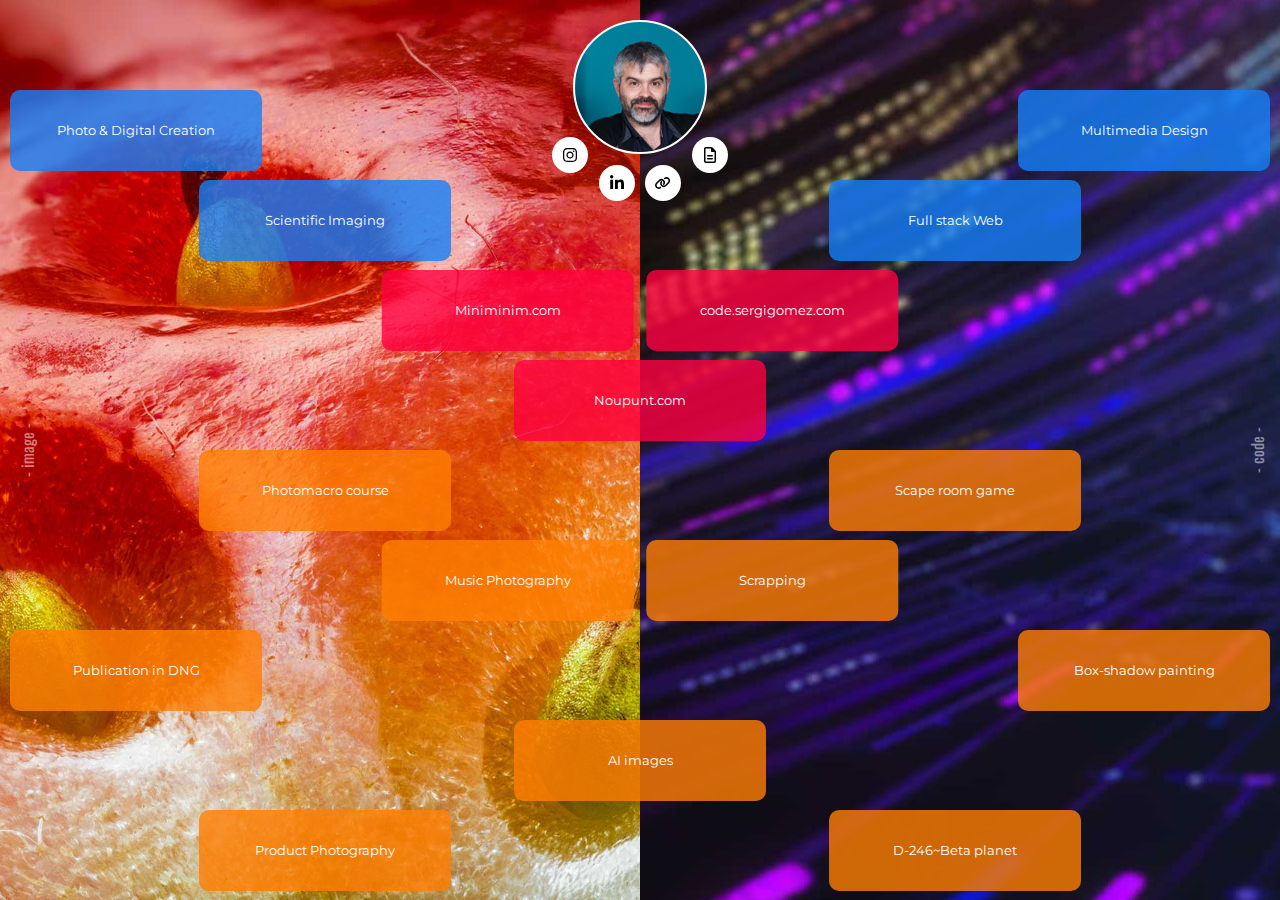
==== commit e72843e5: "bandes laterals més petites" ====
--- a/index.html
+++ b/index.html
@@ -7,7 +7,8 @@
     <meta name="viewport" content="width=device-width, initial-scale=1.0">
     <link rel="preconnect" href="https://fonts.googleapis.com">
     <link rel="preconnect" href="https://fonts.gstatic.com" crossorigin>
-    <link href="https://fonts.googleapis.com/css2?family=Montserrat:wght@200;400&display=fallback" rel="stylesheet">
+    <link href="https://fonts.googleapis.com/css2?family=Montserrat:wght@200;400&family=Oswald&display=fallback"
+        rel="stylesheet">
     <link rel="stylesheet" href="style.css">
     <title>P 1: HTML & CSS only. No classes, no Id, neither Javascript</title>
 </head>
@@ -46,6 +47,7 @@
     </header>
     <main>
         <section>
+
             <div content="UPC - CITM"><a href="http://example.com" target="_blank">Photo & Digital Creation</a>
                 <hr />
             </div>
@@ -101,7 +103,7 @@
         </section>
 
     </main>
-    <!-- <aside><div><span>IMAGE</span></div><div><span>CODE</span></div></aside> -->
+    <aside><div><span>- image -</span></div><div><span>- code -</span></div></aside>
     <!-- <footer><span></span><span>Studies</span><span></span><span>Projects</span><span></span><span>Examples</span></footer> -->
 </body>
 
--- a/style.css
+++ b/style.css
@@ -1,4 +1,4 @@
-@import url('https://fonts.googleapis.com/css2?family=Montserrat:wght@200;400&display=fallback');
+@import url('https://fonts.googleapis.com/css2?family=Montserrat:wght@200;400&family=Oswald&display=fallback');
 
 :root {
     --photo_bg: url('./assets/img/bg-photo.jpg');
@@ -6,10 +6,13 @@
     --me_background: url('./assets/img/me.jpg');
     --text_link_color: #fff;
     --text_icon_color: #000;
-    --pill-opacity:0.8;
-    --studies_color: rgba(0, 0, 255,var(--pill-opacity));
-    --projects_color: rgba(255, 0, 0,var(--pill-opacity));
-    --examples_color: rgba(226, 126, 0,var(--pill-opacity));
+    --pill-opacity: 80%;
+    --studies_color: rgb(21 128 249 / var(--pill-opacity));
+    --projects_color: rgb(255 0 64 / var(--pill-opacity));
+    --examples_color: rgb(255 126 3 / var(--pill-opacity));
+    --studies_color_hover: rgb(21 128 249);
+    --projects_color_hover: rgb(255 0 64);
+    --examples_color_hover: rgb(255 126 3);
 }
 
 body,
@@ -35,6 +38,144 @@
     font-size: 1rem;
 
 }
+
+a {
+    text-decoration: none;
+    color: unset;
+    position: relative;
+    width: 100%;
+    height: 100%;
+    display: flex;
+    flex-wrap: nowrap;
+    justify-content: center;
+    align-items: center;
+
+}
+
+svg {
+    width: 16px;
+    height: 16px;
+    fill: unset;
+}
+
+
+/*-----------------------------------------------------------------------------------------PICTURE ANS LINKS---------------------------------*/
+header>div {
+    width: 180px;
+    transform: translate(-50%);
+    margin-top: 20px;
+    height: 180px;
+    position: fixed;
+    left: 50%;
+    top: 0;
+
+
+}
+
+/*-----------------------------------------------------------------------------------------PICTURE ---------------------------------*/
+body header>div:first-of-type>div:first-child,
+body header div:first-of-type>:first-child div {
+    width: 130px;
+    height: 130px;
+    left: 50%;
+    font-size: 0.35rem;
+    transform: translate(-50%);
+    transition: background-position-y 0.3s, opacity 0.3s;
+}
+
+body header>div:first-of-type>div:first-child {
+    background-image: var(--me_background);
+    border-radius: 50%;
+    border: 2px solid #fff;
+    position: relative;
+}
+
+body header div:first-of-type>:first-child div {
+    position: absolute;
+    color: var(--text_link_color);
+    top: 0;
+    display: flex;
+    flex-direction: column;
+    justify-content: end;
+    align-items: center;
+    pointer-events: none;
+    opacity: 0;
+}
+
+body header div:first-of-type>:first-child div h1 {
+    margin-bottom: 20px;
+    text-shadow: 2px 2px 2px #000000;
+}
+
+/*-----------------------------------------------------------------------------------------LINKS ---------------------------------*/
+header div:first-of-type>div:last-child {
+    /* background-color: #b91a4780; */
+    width: 180px;
+    height: 92px;
+    position: relative;
+    left: 0px;
+    bottom: 45px;
+    display: flex;
+    flex-direction: row;
+    justify-content: space-between;
+    flex-wrap: nowrap;
+    align-items: flex-end;
+    z-index: -1;
+}
+
+
+header div:first-of-type>:last-child div {
+    background-color: var(--text_link_color);
+    width: 36px;
+    height: 36px;
+    border-radius: 50%;
+    align-self: center;
+    margin-right: 2px;
+    margin-left: 2px;
+    display: flex;
+    justify-content: center;
+    align-items: center;
+    position: relative;
+    fill: var(--text_icon_color);
+    overflow: hidden;
+    transition: all 0.2s;
+}
+
+header div:first-of-type>:last-child :not(:first-child):not(:last-child) {
+    align-self: flex-end;
+}
+
+/************************************************************************************************animation només en no tactils*/
+@media (hover: hover) and (pointer: fine) {
+    header div:first-of-type>:last-child div:hover {
+        fill: var(--text_link_color);
+        background-color: #000;
+        -webkit-box-shadow: inset 0px 0px 0px 10px #000;
+        -moz-box-shadow: inset 0px 0px 0px 10px #000;
+        box-shadow: inset 0px 0px 0px 10px #000;
+    }
+
+    body header div:first-of-type>div:first-child:hover {
+        background-position-y: -15px;
+    }
+
+    body header>div:first-of-type>div:first-child:hover div:first-child {
+        opacity: 1;
+    }
+}
+
+@media (hover: none) {
+    header>div:first-of-type>div:first-child {
+        background-position-y: -15px;
+    }
+
+    body header>div:first-of-type>div:first-child div {
+        opacity: 1;
+    }
+}
+
+
+/*-----------------------------------------------------------------------------------------PHOTO AND CODE GRID---------------------------------*/
 
 main {
     background-color: aquamarine;
@@ -49,194 +190,72 @@
         "photo code";
 }
 
-a {
-    text-decoration: none;
-    color: unset;
-    position: relative;
-    width: 100%;
-    height: 100%;
-    display: flex;
-    flex-wrap: nowrap;
-    justify-content: center;
-    align-items: center;
-}
-
-svg {
-    width: 16px;
-    height: 16px;
-    fill: unset;
-}
-
-
-/*-----------------------------------------------------------------------------------------PICTURE ANS LINKS---------------------------------*/
-header>div {
-    width: 180px;
-    transform: translate(-50%);
-    margin-top: 20px;
-    height: 180px;
-    position: fixed;
-    left: 50%;
-    top: 0;
-
-
-}
-
-/*-----------------------------------------------------------------------------------------PICTURE ---------------------------------*/
-body header>div:first-of-type>div:first-child,
-body header div:first-of-type>:first-child div {
-    width: 130px;
-    height: 130px;
-    left: 50%;
-    font-size: 0.35rem;
-    transform: translate(-50%);
-    transition: background-position-y 0.3s, opacity 0.3s;
-}
-
-body header>div:first-of-type>div:first-child {
-    background-image: var(--me_background);
-    border-radius: 50%;
-    border: 2px solid #fff;
-    position: relative;
-}
-
-body header div:first-of-type>:first-child div {
-    position: absolute;
-    color: var(--text_link_color);
-    top: 0;
-    display: flex;
-    flex-direction: column;
-    justify-content: end;
-    align-items: center;
-    pointer-events: none;
-    opacity: 0;
-}
-
-body header div:first-of-type>:first-child div h1 {
-    margin-bottom: 20px;
-    text-shadow: 2px 2px 2px #000000;
-}
-
-/*-----------------------------------------------------------------------------------------LINKS ---------------------------------*/
-header div:first-of-type>div:last-child {
-    /* background-color: #b91a4780; */
-    width: 180px;
-    height: 92px;
-    position: relative;
-    left: 0px;
-    bottom: 45px;
-    display: flex;
-    flex-direction: row;
-    justify-content: space-between;
-    flex-wrap: nowrap;
-    align-items: flex-end;
-    z-index: -1;
-}
-
-
-header div:first-of-type>:last-child div {
-    background-color: var(--text_link_color);
-    width: 36px;
-    height: 36px;
-    border-radius: 50%;
-    align-self: center;
-    margin-right: 2px;
-    margin-left: 2px;
-    display: flex;
-    justify-content: center;
-    align-items: center;
-    position: relative;
-    fill: var(--text_icon_color);
-    overflow: hidden;
-    transition: all 0.2s;
-}
-
-header div:first-of-type>:last-child :not(:first-child):not(:last-child) {
-    align-self: flex-end;
-}
-
-/************************************************************************************************animation només en no tactils*/
-@media (hover: hover) and (pointer: fine) {
-    header div:first-of-type>:last-child div:hover {
-        fill: var(--text_link_color);
-        background-color: #000;
-        -webkit-box-shadow: inset 0px 0px 0px 10px #000;
-        -moz-box-shadow: inset 0px 0px 0px 10px #000;
-        box-shadow: inset 0px 0px 0px 10px #000;
-    }
-
-    body header div:first-of-type>div:first-child:hover {
-        background-position-y: -15px;
-    }
-
-    body header>div:first-of-type>div:first-child:hover div:first-child {
-        opacity: 1;
-    }
-}
-
-@media (hover: none) {
-    header>div:first-of-type>div:first-child {
-        background-position-y: -15px;
-    }
-
-    body header>div:first-of-type>div:first-child div {
-        opacity: 1;
-    }
-}
-
-
-/*-----------------------------------------------------------------------------------------PHOTO AND CODE GRID---------------------------------*/
 main section {
     display: grid;
     /* grid-template-columns: 6vw 20px repeat(2, 1fr) 0.5fr; */
-    grid-template-columns: repeat(5, 1fr);
-    grid-template-rows: 200px repeat(9, 1fr) 15px 20px;
-    grid-column-gap: 2px;
-    grid-row-gap: 1px;
-    margin:0;
-}
+    grid-template-columns: 10px 1fr;
+    grid-template-rows: repeat(10, 1fr);
+    grid-column-gap: 0px;
+    grid-row-gap: 0px;
+    margin: 0;
+}
+
 
 /*-----------------------------------------------------------------------------------------ALL ELEMENTS IN PHOTO AND CODE---------------------------------*/
 main section div {
-    width: 100%;
-    height: 100%;
+    width: 40%;
+    min-width: 150px;
+    height: 90%;
     display: flex;
     flex-wrap: nowrap;
     justify-content: center;
     align-items: center;
     cursor: pointer;
     color: var(--text_link_color);
+    font-size: clamp(0.7rem, 1vw, 1rem);
     position: relative;
     z-index: 1;
-    margin:2px;
-
-}
-
+    border-radius: 10px;
+}
+main>section>div>a{
+    border-radius: 10px;
+
+}
 hr {
-display:none;
-    position: absolute;
-    left: 50%;
-    bottom: -2px;
-    text-align: center;
-    align-self: center;
-    width: 100%;
-    transform: translate(-50%, -50%);
-    height: 2px;
-    background-color: white;
-    border: none;
-    transition: width 0.2s;
-}
-
-/* @media (hover: hover) and (pointer: fine) {
+    display: none;
+}
+
+@media (hover: hover) and (pointer: fine) {
+    main section div {
+        transition: background-color 0.2s;
+    }
+
+    hr {
+        display: block;
+        position: absolute;
+        left: 50%;
+        opacity: 0;
+        pointer-events: none;
+        bottom: calc(50% - 4px);
+        text-align: center;
+        align-self: center;
+        width: 60%;
+        transform: translate(-50%, -50%);
+        height: 2px;
+        background-color: white;
+        border: none;
+        transition: width 0.2s, opacity 0.2s;
+    }
 
     body>main>section>div:after {
         content: attr(content);
         position: absolute;
-        top: 30px;
+        bottom: 10%;
         left: 0;
         border-radius: 0 0 10px 10px;
         color: transparent;
         font-weight: 200;
-        font-size: 0.9rem;
+        font-size: clamp(0.6rem, 0.9vw, 0.9rem);
         width: 100%;
         height: 0px;
         z-index: -1;
@@ -245,83 +264,126 @@
         flex-direction: row;
         justify-content: center;
         align-items: center;
-        transition: height 0.1s, color 0.1s;
+        transition: bottom 0.1s, color 0.1s;
+    }
+
+    main>section>div>a {
+        transition: all 0.2s;
+    }
+
+    main>section>div>a:hover {
+        height: 70%;
+        padding-bottom: 10%;
+    }
+
+    main section>:nth-child(n+1):nth-child(-n+2):hover {
+        background-color: var(--studies_color_hover);
+    }
+
+    main section>:nth-child(3):hover,
+    main section>:nth-child(8):hover {
+        background-color: var(--projects_color_hover);
+    }
+
+    main section>:nth-child(n+4):nth-child(-n+7):hover,
+    main section>:nth-child(9):hover {
+        background-color: var(--examples_color_hover);
     }
 
     main>section>div:hover:after {
-        height: 30px;
+        bottom: 30%;
         color: #fff;
 
     }
 
     main>section>div:hover hr {
-        width: 80%;
-    }
-
-    body>main>section>div:nth-child(-n+2):after {
-        background-color: hsl(var(--studies_color-h), var(--color-s), calc(var(--color-l) * 1.3))
-    }
-
-    body>main>section>div:is(:nth-child(3), :nth-child(8)):after {
-        background-color: hsl(var(--projects_color-h), var(--color-s), calc(var(--color-l) * 1.3))
-    }
-
-    body>main>section>div:nth-child(n+4):nth-child(-n+9):not(:nth-child(8)):after {
-        background-color: hsl(var(--examples_color-h), var(--color-s), calc(var(--color-l) * 1.3))
-    }
-} */
+        opacity: 1;
+        width: 40%;
+    }
+
+}
 
 /*-----------------------------------------------------------------------------------------ALL items of photo and code---------------------------------*/
 /*la variable bg-color m'ajuda amb la legibilitat*/
+/* div:first-of-type>:last-child :not(:first-child):not(:last-child) {} */
+
+
+main section>:nth-child(n+1):nth-child(-n+2) {
+    background-color: var(--studies_color);
+}
+
+main section>:nth-child(3),
+main section>:nth-child(8) {
+    background-color: var(--projects_color);
+}
+
+main section>:nth-child(n+4):nth-child(-n+7),
+main section>:nth-child(9) {
+    background-color: var(--examples_color);
+}
+
 main section>:nth-child(1) {
-    background-color: var(--studies_color);
-    grid-area: 2 / 1 / 3 / 3; 
+    grid-area: 2 / 2 / 3 / 3;
+    justify-self: start;
 }
 
 main section>:nth-child(2) {
-    background-color: var(--studies_color);
-    grid-area: 3 / 3 / 4 / 5; 
+    grid-area: 3 / 2 / 4 / 3;
+    justify-self: center;
 }
 
 main section>:nth-child(3) {
-    background-color: var(--projects_color);
-    grid-area: 4 / 3 / 5 / 5; 
+    grid-area: 4 / 2 / 5 / 3;
+    justify-self: end;
+    transform: translateX(-2.5%);
+}
+
+main section:nth-child(2)>:nth-child(3) {
+    transform: translateX(2.5%);
 }
 
 main section>:nth-child(4) {
-    background-color: var(--examples_color);
-    grid-area: 6 / 1 / 7 / 3; 
+    grid-area: 6 / 2 / 7 / 3;
+    justify-self: center;
 }
 
 main section>:nth-child(5) {
-    background-color: var(--examples_color);
-    grid-area: 7 / 3 / 8 / 5; 
+    grid-area: 7 / 2 / 8 / 3;
+    justify-self: end;
+    transform: translateX(-2.5%);
+}
+
+main section:nth-child(2)>:nth-child(5) {
+    transform: translateX(2.5%);
+
 }
 
 main section>:nth-child(6) {
-    background-color: var(--examples_color);
-    grid-area: 8 / 2 / 9 / 4; 
+    grid-area: 8 / 2 / 9 / 3;
+    justify-self: start;
 }
 
 main section>:nth-child(7) {
-    background-color: var(--examples_color);
-    grid-area: 10 / 3 / 11 / 5 ; 
-}
-
-
-/*-----------------------------------------------------------------------------------------ALL ELEMENTS MIXED----------------------------*/
+    grid-area: 10 / 2 / 11 / 3;
+    justify-self: center;
+    align-self: start;
+}
+
+
+/*--ALL ELEMENTS MIXED----------------------------*/
 
 main section:nth-child(1)>:nth-child(8) {
-    background-color: var(--projects_color);
-    grid-area: 5 / 5 / 6 / 7 ; 
-    width:calc(200% - 4px);
-    /*perquè 202%*/
+    grid-area: 5 / 2 / 6 / 3;
+    justify-self: end;
+    transform: translateX(50%);
+
 }
 
 main section:nth-child(1)>:nth-child(9) {
-    background-color: var(--examples_color);
-    grid-area: 9 / 5 / 10 / 7 ; 
-    width:calc(200% - 4px);
+    grid-area: 9 / 2 / 10 / 3;
+    justify-self: end;
+    transform: translateX(50%);
+
 }
 
 /*-----------------------------------------------------------------------------------------PHOTO----------------------------*/
@@ -330,7 +392,7 @@
     background: var(--photo_bg);
     background-size: cover;
     background-position: center;
-    border-right: 1px solid #fff;
+    /* border-right: 1px solid #fff; */
 }
 
 
@@ -340,7 +402,7 @@
     grid-area: code;
     background: var(--code_bg);
     background-position: center;
-    border-left: 1px solid #fff;
+    /* border-left: 1px solid #fff; */
 }
 
 main section:nth-child(2) div {
@@ -349,10 +411,11 @@
 
 
 /*-----------------------------------------------------------------------------------------BANDAS CODE & IMAGE---------------------------------*/
-/* aside div {
-    background-color: rgba(0, 0, 0, 0.4);
+aside div {
+    background-color:transparent;
     color: var(--text_link_color);
-    width: 6vw;
+
+
     height: 100%;
     position: absolute;
     top: 0;
@@ -370,8 +433,9 @@
 aside div span {
     transform: rotate(270deg);
     color: rgba(255, 255, 255, 0.5);
-    font-size: 3vw;
-} */
+    font-family: 'Oswald';
+    font-size: 1rem;
+}
 
 /*-----------------------------------------------------------------------------------------CODE ELELMENTS*/
 /* footer {
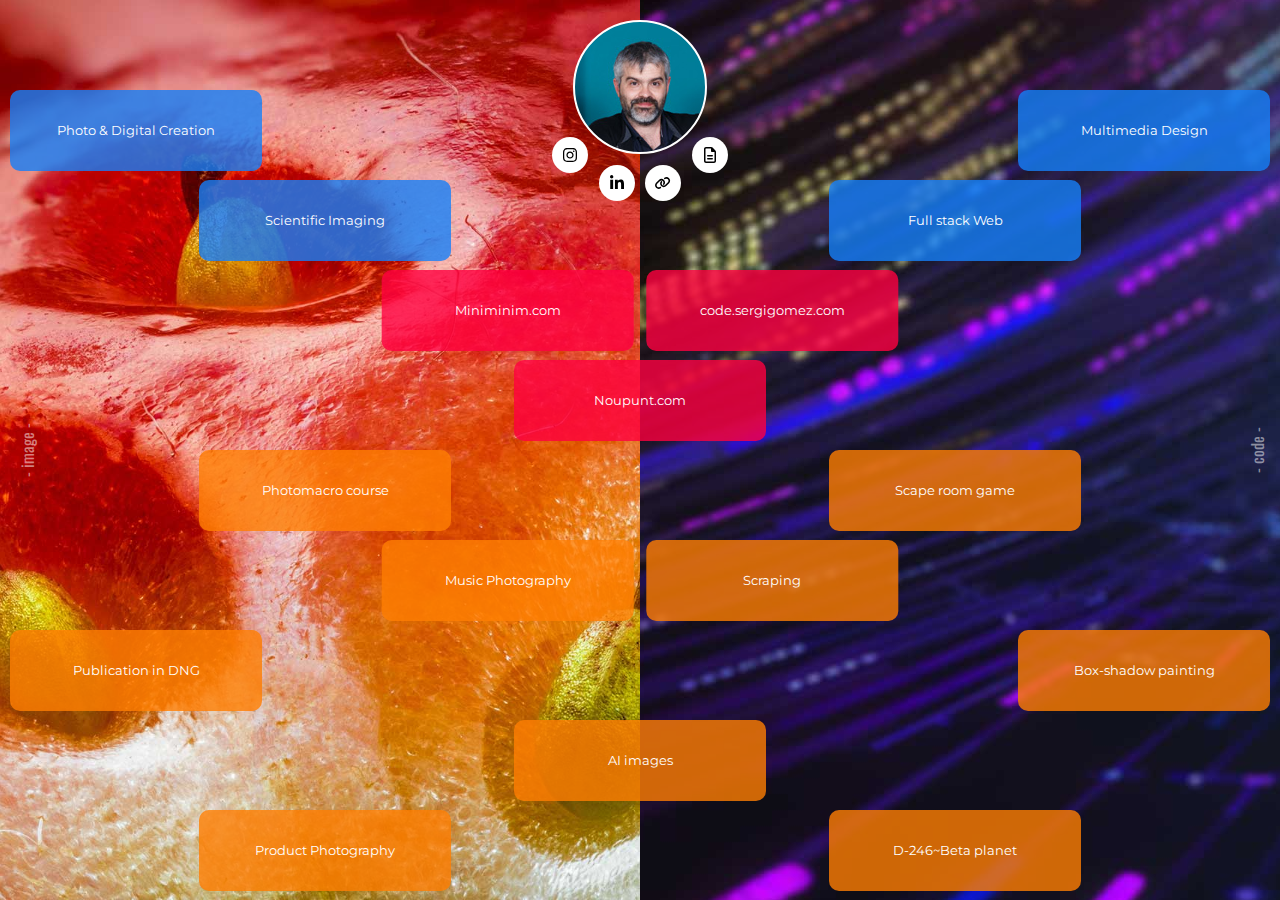
==== commit 579140b7: "links ok" ====
--- a/index.html
+++ b/index.html
@@ -22,22 +22,22 @@
                 </div>
             </div>
             <div>
-                <div><a href="http://example.com" target="_blank">
+                <div><a href="https://www.instagram.com/sergigomezfoto/" target="_blank">
                         <svg xmlns="http://www.w3.org/2000/svg" viewBox="0 0 448 512">
                             <path
                                 d="M224.1 141c-63.6 0-114.9 51.3-114.9 114.9s51.3 114.9 114.9 114.9S339 319.5 339 255.9 287.7 141 224.1 141zm0 189.6c-41.1 0-74.7-33.5-74.7-74.7s33.5-74.7 74.7-74.7 74.7 33.5 74.7 74.7-33.6 74.7-74.7 74.7zm146.4-194.3c0 14.9-12 26.8-26.8 26.8-14.9 0-26.8-12-26.8-26.8s12-26.8 26.8-26.8 26.8 12 26.8 26.8zm76.1 27.2c-1.7-35.9-9.9-67.7-36.2-93.9-26.2-26.2-58-34.4-93.9-36.2-37-2.1-147.9-2.1-184.9 0-35.8 1.7-67.6 9.9-93.9 36.1s-34.4 58-36.2 93.9c-2.1 37-2.1 147.9 0 184.9 1.7 35.9 9.9 67.7 36.2 93.9s58 34.4 93.9 36.2c37 2.1 147.9 2.1 184.9 0 35.9-1.7 67.7-9.9 93.9-36.2 26.2-26.2 34.4-58 36.2-93.9 2.1-37 2.1-147.8 0-184.8zM398.8 388c-7.8 19.6-22.9 34.7-42.6 42.6-29.5 11.7-99.5 9-132.1 9s-102.7 2.6-132.1-9c-19.6-7.8-34.7-22.9-42.6-42.6-11.7-29.5-9-99.5-9-132.1s-2.6-102.7 9-132.1c7.8-19.6 22.9-34.7 42.6-42.6 29.5-11.7 99.5-9 132.1-9s102.7-2.6 132.1 9c19.6 7.8 34.7 22.9 42.6 42.6 11.7 29.5 9 99.5 9 132.1s2.7 102.7-9 132.1z" />
                         </svg></a></div>
-                <div><a href="http://example.com" target="_blank"><svg xmlns="http://www.w3.org/2000/svg"
+                <div><a href="https://www.linkedin.com/in/sergi-g%C3%B3mez-garcia/" target="_blank"><svg xmlns="http://www.w3.org/2000/svg"
                             viewBox="0 0 448 512">
                             <path
                                 d="M100.28 448H7.4V148.9h92.88zM53.79 108.1C24.09 108.1 0 83.5 0 53.8a53.79 53.79 0 0 1 107.58 0c0 29.7-24.1 54.3-53.79 54.3zM447.9 448h-92.68V302.4c0-34.7-.7-79.2-48.29-79.2-48.29 0-55.69 37.7-55.69 76.7V448h-92.78V148.9h89.08v40.8h1.3c12.4-23.5 42.69-48.3 87.88-48.3 94 0 111.28 61.9 111.28 142.3V448z" />
                         </svg></a></div>
-                <div><a href="http://example.com" target="_blank"><svg xmlns="http://www.w3.org/2000/svg"
+                <div><a href="https://miniminim.com/sergi-gomez-fotografo-profesional/" target="_blank"><svg xmlns="http://www.w3.org/2000/svg"
                             viewBox="0 0 640 512">
                             <path
                                 d="M562.8 267.7c56.5-56.5 56.5-148 0-204.5c-50-50-128.8-56.5-186.3-15.4l-1.6 1.1c-14.4 10.3-17.7 30.3-7.4 44.6s30.3 17.7 44.6 7.4l1.6-1.1c32.1-22.9 76-19.3 103.8 8.6c31.5 31.5 31.5 82.5 0 114L405.3 334.8c-31.5 31.5-82.5 31.5-114 0c-27.9-27.9-31.5-71.8-8.6-103.8l1.1-1.6c10.3-14.4 6.9-34.4-7.4-44.6s-34.4-6.9-44.6 7.4l-1.1 1.6C189.5 251.2 196 330 246 380c56.5 56.5 148 56.5 204.5 0L562.8 267.7zM43.2 244.3c-56.5 56.5-56.5 148 0 204.5c50 50 128.8 56.5 186.3 15.4l1.6-1.1c14.4-10.3 17.7-30.3 7.4-44.6s-30.3-17.7-44.6-7.4l-1.6 1.1c-32.1 22.9-76 19.3-103.8-8.6C57 372 57 321 88.5 289.5L200.7 177.2c31.5-31.5 82.5-31.5 114 0c27.9 27.9 31.5 71.8 8.6 103.9l-1.1 1.6c-10.3 14.4-6.9 34.4 7.4 44.6s34.4 6.9 44.6-7.4l1.1-1.6C416.5 260.8 410 182 360 132c-56.5-56.5-148-56.5-204.5 0L43.2 244.3z" />
                         </svg></a></div>
-                <div><a href="http://example.com" target="_blank"><svg xmlns="http://www.w3.org/2000/svg"
+                <div><a href="https://sergigomez.com/code/cv_sergi_gomez_garcia.pdf" target="_blank"><svg xmlns="http://www.w3.org/2000/svg"
                             viewBox="0 0 384 512">
                             <path
                                 d="M64 464c-8.8 0-16-7.2-16-16V64c0-8.8 7.2-16 16-16H224v80c0 17.7 14.3 32 32 32h80V448c0 8.8-7.2 16-16 16H64zM64 0C28.7 0 0 28.7 0 64V448c0 35.3 28.7 64 64 64H320c35.3 0 64-28.7 64-64V154.5c0-17-6.7-33.3-18.7-45.3L274.7 18.7C262.7 6.7 246.5 0 229.5 0H64zm56 256c-13.3 0-24 10.7-24 24s10.7 24 24 24H264c13.3 0 24-10.7 24-24s-10.7-24-24-24H120zm0 96c-13.3 0-24 10.7-24 24s10.7 24 24 24H264c13.3 0 24-10.7 24-24s-10.7-24-24-24H120z" />
@@ -48,63 +48,62 @@
     <main>
         <section>
 
-            <div content="UPC - CITM"><a href="http://example.com" target="_blank">Photo & Digital Creation</a>
+            <div content="UPC - CITM"><a href="https://www.citm.upc.edu/esp/" target="_blank">Photo & Digital Creation</a>
                 <hr />
             </div>
-            <div content="University of Alcalá - UAH"><a href="http://example.com" target="_blank">Scientific
+            <div content="University of Alcalá - UAH"><a href="https://www.uah.es/es/" target="_blank">Scientific
                     Imaging</a>
                 <hr />
             </div>
-            <div content="My photo macro website"><a href="http://example.com" target="_blank">Miniminim.com</a>
+            <div content="My photo macro website"><a href="https://miniminim.com/" target="_blank">Miniminim.com</a>
                 <hr />
             </div>
-            <div content="Teaching macro photography"><a href="http://example.com" target="_blank">Photomacro course</a>
+            <div content="Teaching macro photography"><a href="https://www.domestika.org/es/courses/783-introduccion-a-la-fotografia-macro/sergi2g" target="_blank">Photomacro course</a>
                 <hr />
             </div>
-            <div content="Photos for musicians"><a href="http://example.com" target="_blank">Music Photography</a>
+            <div content="Photos for musicians"><a href="https://www.sergigomez.com/portfolio/4/" target="_blank">Music Photography</a>
                 <hr />
             </div>
-            <div content="Publication in DNG-Magazine"><a href="http://example.com" target="_blank">Publication in
+            <div content="Publication in DNG-Magazine"><a href="https://miniminim.com/dng-photo-magazine-un-granito-de-arena/" target="_blank">Publication in
                     DNG</a>
                 <hr />
             </div>
-            <div content="Photos for business "><a href="http://example.com" target="_blank">Product Photography</a>
+            <div content="Photos for business "><a href="http://b2cfoto.com/" target="_blank">Product Photography</a>
                 <hr />
             </div>
-            <div content="My 360º VR website"><a href="http://example.com" target="_blank">Noupunt.com</a>
+            <div content="My 360º VR website"><a href="https://noupunt.com/" target="_blank">Noupunt.com</a>
                 <hr />
             </div>
-            <div content="Image prompt crafting"><a href="http://example.com" target="_blank">AI images</a>
+            <div content="Image prompt crafting"><a href="https://www.sergigomez.com/portfolio/18/" target="_blank">AI images</a>
                 <hr />
             </div>
         </section>
         <section>
-            <div content="UPC - CITM"><a href="http://example.com" target="_blank">Multimedia Design</a>
+            <div content="UPC - CITM"><a href="https://www.citm.upc.edu/esp/" target="_blank">Multimedia Design</a>
                 <hr />
             </div>
-            <div content="UPC - Barcelonatech"><a href="http://example.com" target="_blank">Full stack Web</a>
+            <div content="UPC - Barcelonatech"><a href="https://www.talent.upc.edu/ing/estudis/formacio/curs/313400/postgrau-full-stack-web-technologies/" target="_blank">Full stack Web</a>
                 <hr />
             </div>
-            <div content="My programming website"><a href="http://example.com" target="_blank">code.sergigomez.com</a>
+            <div content="My programming website"><a href="http://code.sergigomez.com" target="_blank">code.sergigomez.com</a>
                 <hr />
             </div>
-            <div content="HTML,JS,CSS & KRPANO"><a href="http://example.com" target="_blank">Scape room game</a>
+            <div content="HTML,JS,CSS & KRPANO"><a href="http://code.sergigomez.com/portfolio-items/online-scape-room/" target="_blank">Scape room game</a>
                 <hr />
             </div>
-            <div content="Real cases of Node scraping"><a href="http://example.com" target="_blank">Scrapping</a>
+            <div content="Real cases of Node scraping"><a href="http://code.sergigomez.com/portfolio-items/scraping-of-public-tenders/" target="_blank">Scraping</a>
                 <hr />
             </div>
-            <div content="CSS & Node research"><a href="http://example.com" target="_blank">Box-shadow painting</a>
+            <div content="CSS & Node research"><a href="http://code.sergigomez.com/portfolio-items/css-node-research/" target="_blank">Box-shadow painting</a>
                 <hr />
             </div>
-            <div content="fun in CSS and JS"><a href="http://example.com" target="_blank">D-246~Beta planet</a>
+            <div content="fun in CSS and JS"><a href="http://code.sergigomez.com/portfolio-items/draft-portfolio/" target="_blank">D-246~Beta planet</a>
                 <hr />
             </div>
         </section>
 
     </main>
     <aside><div><span>- image -</span></div><div><span>- code -</span></div></aside>
-    <!-- <footer><span></span><span>Studies</span><span></span><span>Projects</span><span></span><span>Examples</span></footer> -->
 </body>
 
 </html>--- a/style.css
+++ b/style.css
@@ -414,8 +414,6 @@
 aside div {
     background-color:transparent;
     color: var(--text_link_color);
-
-
     height: 100%;
     position: absolute;
     top: 0;
@@ -437,38 +435,16 @@
     font-size: 1rem;
 }
 
-/*-----------------------------------------------------------------------------------------CODE ELELMENTS*/
-/* footer {
-    width: 260px;
-    height: 20px;
-    background-color: var(--text_link_color);
-    position: fixed;
-    bottom: 0;
-    left: 50%;
-    transform: translateX(-50%);
-    font-size: 0.7rem;
-    display: flex;
-    justify-content: space-evenly;
-    align-items: center;
-}
-
-footer span:nth-child(odd) {
-    width: 12px;
-    height: 12px;
-    border-radius: 50%;
-    background-color: aquamarine;
-
-}
-
-footer span:nth-child(even) {} */
+
 
 
 /*------------------------------------------------------------------------------------------------------------- media query*/
-/* @media only screen and (max-width: 1350px) {
+@media only screen and (max-width: 800px),
+screen and (max-height: 700px) {
 
     main section {
         grid-template-columns: 1fr 6fr;
-        grid-template-rows: 200px repeat(9, 1fr) 15px 20px;
+        grid-template-rows: 220px repeat(9, 1fr)  20px;
     }
 
     main>section>div {
@@ -532,13 +508,24 @@
         align-self: center;
     }
 
+    aside div{
+        background-color:transparent;
+        color: var(--text_link_color);
+        height:200px;
+        width:50%;
+
+    }
+    aside div span {
+        transform: rotate(0deg);
+        color: rgba(255, 255, 255, 0.5);
+        font-family: 'Oswald';
+        font-size: 1.3rem;
+    }
+
     @media only screen and (max-width: 530px) {
-        aside div {
-            display: none;
-        }
 
         main>section>div {
-            width: 180px;
+            min-width: 150px;
             font-size: 0.75rem;
         }
 
@@ -547,4 +534,4 @@
         }
     }
 
-} */+}